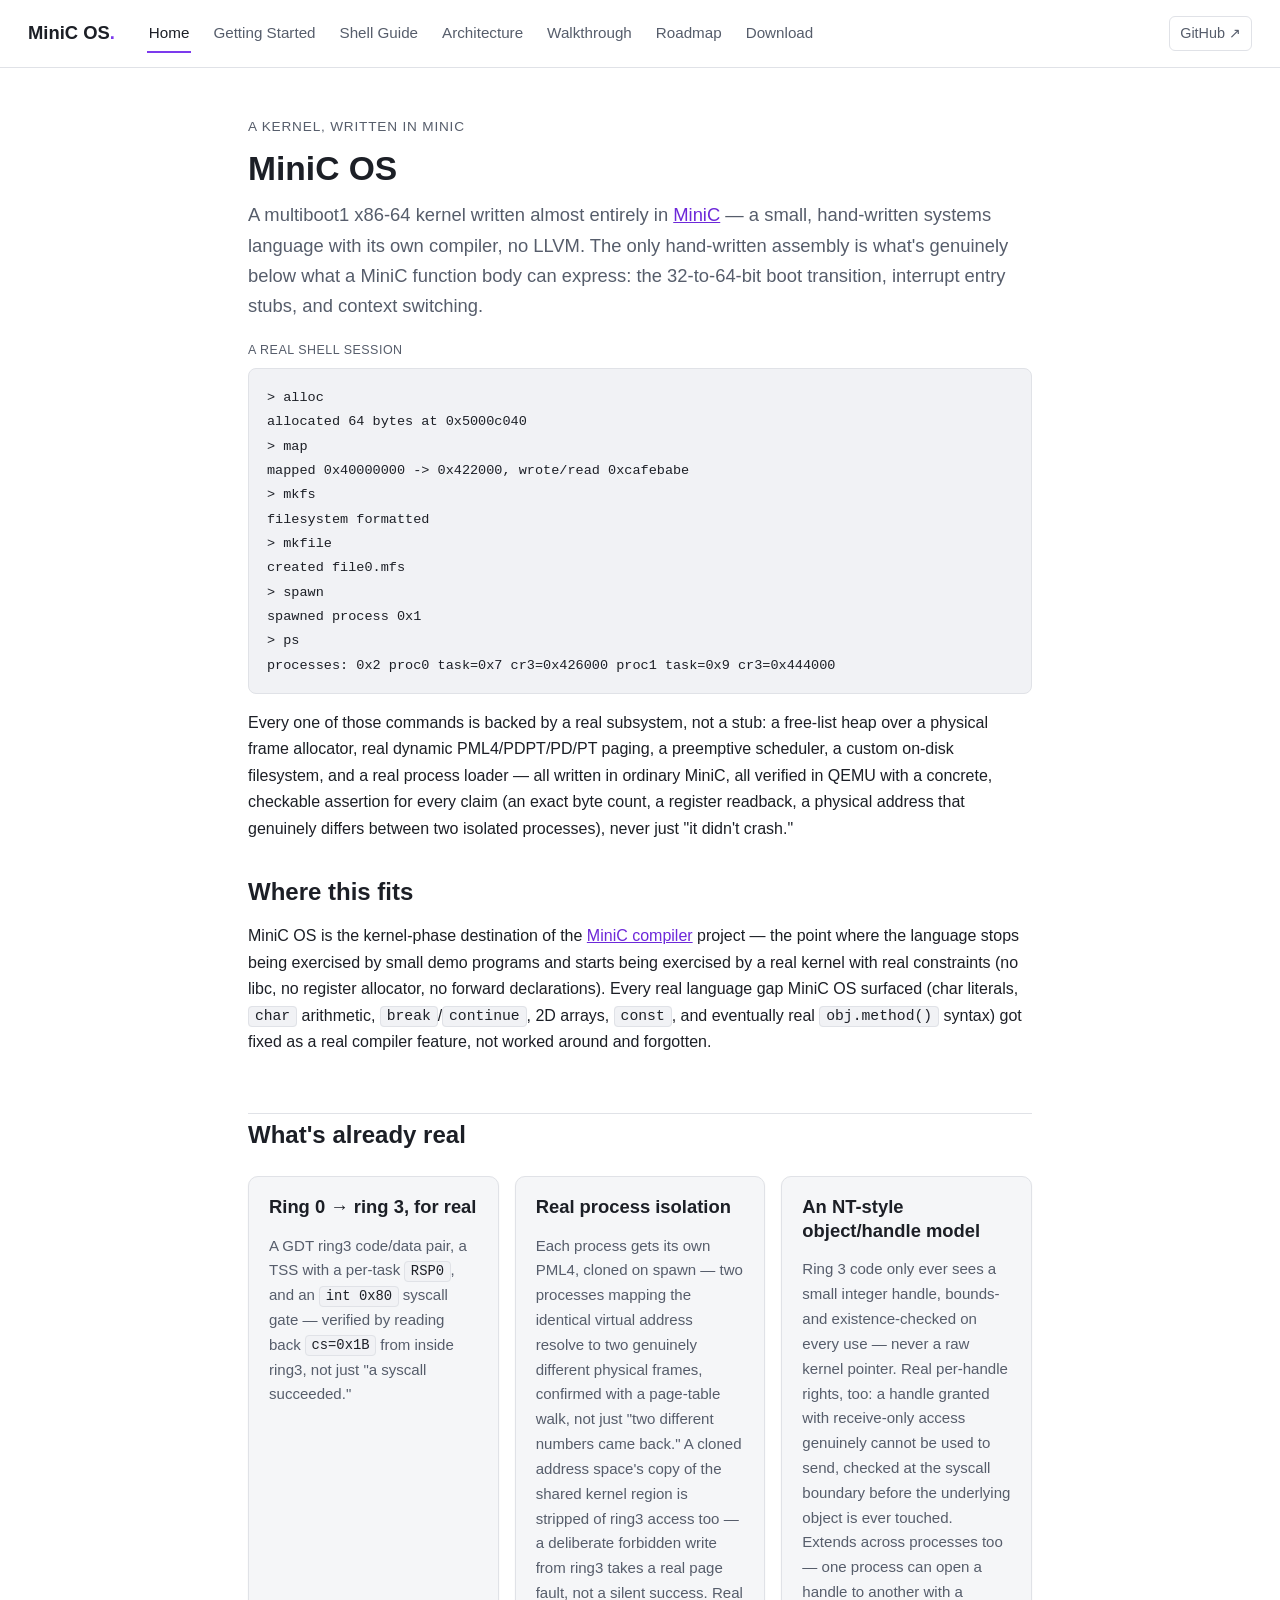
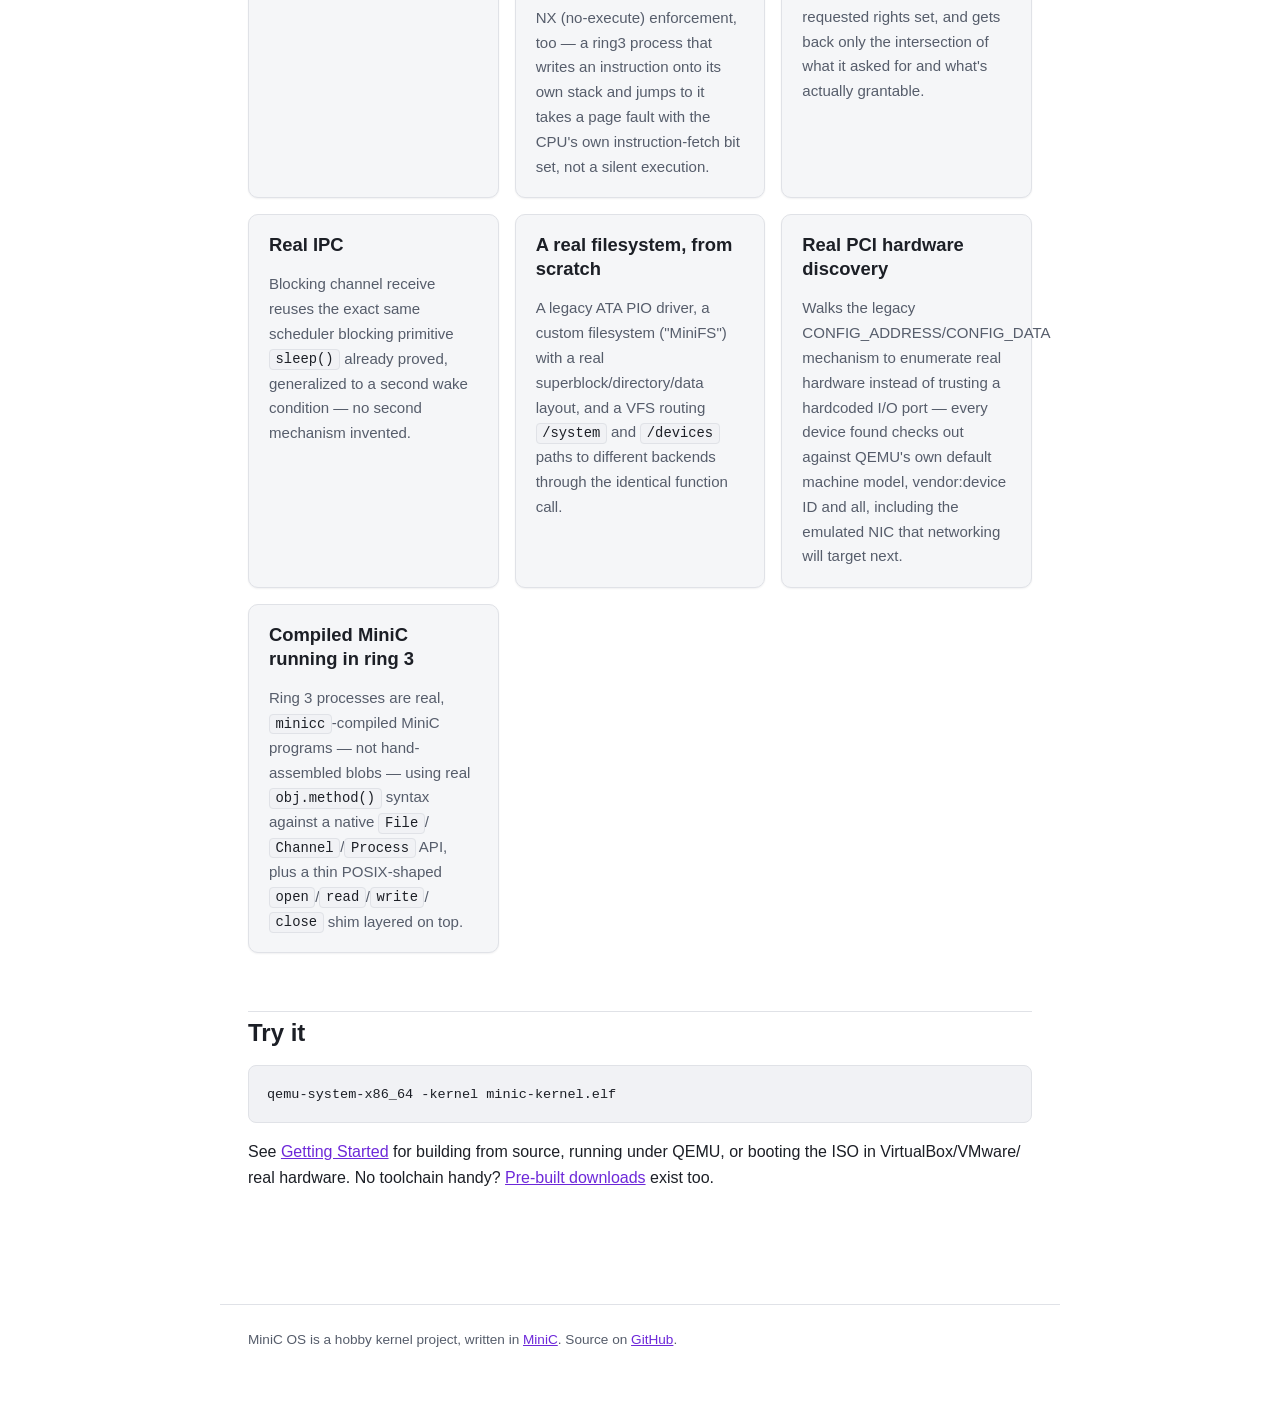
==== index.html @ 1a499469 "Document milestone 29: PCI bus enumeration, Phase X started Full sync: reference.html gains a new "H" ====
<!doctype html>
<html lang="en">
<head>
<meta charset="utf-8">
<meta name="viewport" content="width=device-width, initial-scale=1">
<title>MiniC OS — a kernel written in MiniC, from scratch</title>
<meta name="description" content="MiniC OS is a multiboot1 x86-64 kernel written almost entirely in MiniC, a hand-written systems language with no LLVM. Ring 3 processes, a native object/handle model, IPC, a real filesystem, and a POSIX-shaped API.">
<link rel="stylesheet" href="assets/style.css">
</head>
<body>

<nav class="topnav">
    <a class="brand" href="index.html">MiniC OS<span class="dot">.</span></a>
    <a class="navlink active" href="index.html">Home</a>
    <a class="navlink" href="install.html">Getting Started</a>
    <a class="navlink" href="guide.html">Shell Guide</a>
    <a class="navlink" href="reference.html">Architecture</a>
    <a class="navlink" href="examples.html">Walkthrough</a>
    <a class="navlink" href="roadmap.html">Roadmap</a>
    <a class="navlink" href="download.html">Download</a>
    <span class="spacer"></span>
    <a class="gh" href="https://github.com/milosursulovic/minic-os">GitHub ↗</a>
</nav>

<main>

<div class="kicker">A kernel, written in MiniC</div>
<h1>MiniC OS</h1>
<p class="lede">
    A multiboot1 x86-64 kernel written almost entirely in
    <a href="https://github.com/milosursulovic/minic">MiniC</a> — a small,
    hand-written systems language with its own compiler, no LLVM. The only
    hand-written assembly is what's genuinely below what a MiniC function
    body can express: the 32-to-64-bit boot transition, interrupt entry
    stubs, and context switching.
</p>

<div class="code-label">a real shell session</div>
<pre><code>&gt; alloc
allocated 64 bytes at 0x5000c040
&gt; map
mapped 0x40000000 -&gt; 0x422000, wrote/read 0xcafebabe
&gt; mkfs
filesystem formatted
&gt; mkfile
created file0.mfs
&gt; spawn
spawned process 0x1
&gt; ps
processes: 0x2 proc0 task=0x7 cr3=0x426000 proc1 task=0x9 cr3=0x444000
</code></pre>

<p>
    Every one of those commands is backed by a real subsystem, not a stub:
    a free-list heap over a physical frame allocator, real dynamic
    PML4/PDPT/PD/PT paging, a preemptive scheduler, a custom on-disk
    filesystem, and a real process loader — all written in ordinary MiniC,
    all verified in QEMU with a concrete, checkable assertion for every
    claim (an exact byte count, a register readback, a physical address
    that genuinely differs between two isolated processes), never just
    "it didn't crash."
</p>

<h2>Where this fits</h2>
<p>
    MiniC OS is the kernel-phase destination of the
    <a href="https://github.com/milosursulovic/minic">MiniC compiler</a>
    project — the point where the language stops being exercised by small
    demo programs and starts being exercised by a real kernel with real
    constraints (no libc, no register allocator, no forward declarations).
    Every real language gap MiniC OS surfaced (char literals, <code>char</code>
    arithmetic, <code>break</code>/<code>continue</code>, 2D arrays,
    <code>const</code>, and eventually real <code>obj.method()</code> syntax)
    got fixed as a real compiler feature, not worked around and forgotten.
</p>

<h2>What's already real</h2>

<div class="grid">
    <div class="card">
        <h3>Ring 0 → ring 3, for real</h3>
        <p>A GDT ring3 code/data pair, a TSS with a per-task <code>RSP0</code>,
        and an <code>int 0x80</code> syscall gate — verified by reading back
        <code>cs=0x1B</code> from inside ring3, not just "a syscall
        succeeded."</p>
    </div>
    <div class="card">
        <h3>Real process isolation</h3>
        <p>Each process gets its own PML4, cloned on spawn — two processes
        mapping the identical virtual address resolve to two genuinely
        different physical frames, confirmed with a page-table walk, not
        just "two different numbers came back." A cloned address space's
        copy of the shared kernel region is stripped of ring3 access too —
        a deliberate forbidden write from ring3 takes a real page fault,
        not a silent success. Real NX (no-execute) enforcement, too — a
        ring3 process that writes an instruction onto its own stack and
        jumps to it takes a page fault with the CPU's own
        instruction-fetch bit set, not a silent execution.</p>
    </div>
    <div class="card">
        <h3>An NT-style object/handle model</h3>
        <p>Ring 3 code only ever sees a small integer handle, bounds- and
        existence-checked on every use — never a raw kernel pointer. Real
        per-handle rights, too: a handle granted with receive-only access
        genuinely cannot be used to send, checked at the syscall boundary
        before the underlying object is ever touched. Extends across
        processes too — one process can open a handle to another with a
        requested rights set, and gets back only the intersection of what
        it asked for and what's actually grantable.</p>
    </div>
    <div class="card">
        <h3>Real IPC</h3>
        <p>Blocking channel receive reuses the exact same scheduler
        blocking primitive <code>sleep()</code> already proved, generalized
        to a second wake condition — no second mechanism invented.</p>
    </div>
    <div class="card">
        <h3>A real filesystem, from scratch</h3>
        <p>A legacy ATA PIO driver, a custom filesystem ("MiniFS") with a
        real superblock/directory/data layout, and a VFS routing
        <code>/system</code> and <code>/devices</code> paths to different
        backends through the identical function call.</p>
    </div>
    <div class="card">
        <h3>Real PCI hardware discovery</h3>
        <p>Walks the legacy CONFIG_ADDRESS/CONFIG_DATA mechanism to
        enumerate real hardware instead of trusting a hardcoded I/O port
        — every device found checks out against QEMU's own default
        machine model, vendor:device ID and all, including the emulated
        NIC that networking will target next.</p>
    </div>
    <div class="card">
        <h3>Compiled MiniC running in ring 3</h3>
        <p>Ring 3 processes are real, <code>minicc</code>-compiled MiniC
        programs — not hand-assembled blobs — using real
        <code>obj.method()</code> syntax against a native <code>File</code>/
        <code>Channel</code>/<code>Process</code> API, plus a thin
        POSIX-shaped <code>open</code>/<code>read</code>/<code>write</code>/
        <code>close</code> shim layered on top.</p>
    </div>
</div>

<h2>Try it</h2>
<pre><code>qemu-system-x86_64 -kernel minic-kernel.elf</code></pre>
<p>
    See <a href="install.html">Getting Started</a> for building from
    source, running under QEMU, or booting the ISO in VirtualBox/VMware/
    real hardware. No toolchain handy? <a href="download.html">Pre-built
    downloads</a> exist too.
</p>

</main>

<footer>
    MiniC OS is a hobby kernel project, written in
    <a href="https://github.com/milosursulovic/minic">MiniC</a>. Source on
    <a href="https://github.com/milosursulovic/minic-os">GitHub</a>.
</footer>

</body>
</html>
---- assets/style.css ----
:root {
    --bg: #ffffff;
    --bg-alt: #f5f6f8;
    --bg-code: #f1f2f5;
    --border: #e0e2e7;
    --text: #1c1f26;
    --text-dim: #565d6b;
    --accent: #7c3aed;
    --accent-dim: #6d28d9;
    --link: #6d28d9;
    --code-text: #1c1f26;
    --tag-bg: #efe6fd;
    --tag-text: #6d28d9;
    --shadow: rgba(20, 20, 30, 0.06);
}

@media (prefers-color-scheme: dark) {
    :root {
        --bg: #16171d;
        --bg-alt: #1c1e26;
        --bg-code: #1e2029;
        --border: #2c2f3a;
        --text: #e7e8ec;
        --text-dim: #a0a5b1;
        --accent: #b794f6;
        --accent-dim: #9f7aea;
        --link: #b794f6;
        --code-text: #e7e8ec;
        --tag-bg: #2c2440;
        --tag-text: #d5bbfc;
        --shadow: rgba(0, 0, 0, 0.35);
    }
}

* { box-sizing: border-box; }

html { scroll-behavior: smooth; }

body {
    margin: 0;
    background: var(--bg);
    color: var(--text);
    font-family: -apple-system, BlinkMacSystemFont, "Segoe UI", Roboto, Helvetica, Arial, sans-serif;
    line-height: 1.65;
    font-size: 16px;
}

code, pre, kbd {
    font-family: "Cascadia Code", "Consolas", "SFMono-Regular", Menlo, Monaco, monospace;
    font-size: 0.92em;
}

/* ---- Top navigation ---- */

.topnav {
    position: sticky;
    top: 0;
    z-index: 10;
    display: flex;
    align-items: center;
    flex-wrap: wrap;
    gap: 4px 20px;
    padding: 14px 28px;
    background: var(--bg);
    border-bottom: 1px solid var(--border);
}

.topnav .brand {
    font-weight: 700;
    font-size: 1.15rem;
    color: var(--text);
    text-decoration: none;
    margin-right: 12px;
    white-space: nowrap;
}

.topnav .brand .dot { color: var(--accent); }

.topnav a.navlink {
    color: var(--text-dim);
    text-decoration: none;
    font-size: 0.95rem;
    padding: 6px 2px;
    border-bottom: 2px solid transparent;
}

.topnav a.navlink:hover { color: var(--text); }

.topnav a.navlink.active {
    color: var(--text);
    border-bottom-color: var(--accent);
}

.topnav .spacer { flex: 1; }

.topnav a.gh {
    color: var(--text-dim);
    text-decoration: none;
    font-size: 0.9rem;
    border: 1px solid var(--border);
    border-radius: 6px;
    padding: 5px 10px;
}
.topnav a.gh:hover { color: var(--text); border-color: var(--text-dim); }

/* ---- Page layout ---- */

main {
    max-width: 840px;
    margin: 0 auto;
    padding: 48px 28px 96px;
}

main.wide { max-width: 980px; }

h1, h2, h3, h4 { line-height: 1.3; }
h1 { font-size: 2.1rem; margin: 0 0 10px; }
h2 { font-size: 1.5rem; margin: 2.4em 0 0.7em; padding-top: 0.2em; border-top: 1px solid var(--border); }
h2:first-of-type { border-top: none; margin-top: 1.2em; }
h3 { font-size: 1.15rem; margin: 1.8em 0 0.6em; }
p { color: var(--text); }
.lede {
    font-size: 1.15rem;
    color: var(--text-dim);
    margin-top: 0;
}

a { color: var(--link); }

ul, ol { padding-left: 1.4em; }
li { margin: 0.3em 0; }

.tag {
    display: inline-block;
    background: var(--tag-bg);
    color: var(--tag-text);
    font-size: 0.75rem;
    font-weight: 600;
    letter-spacing: 0.02em;
    padding: 2px 9px;
    border-radius: 999px;
    text-transform: uppercase;
}

/* ---- Code blocks ---- */

pre {
    background: var(--bg-code);
    border: 1px solid var(--border);
    border-radius: 8px;
    padding: 16px 18px;
    overflow-x: auto;
    color: var(--code-text);
}

code { color: var(--code-text); }

p code, li code, td code {
    background: var(--bg-code);
    border: 1px solid var(--border);
    border-radius: 4px;
    padding: 0.1em 0.4em;
}

pre code {
    background: none;
    border: none;
    padding: 0;
}

.code-label {
    font-size: 0.78rem;
    color: var(--text-dim);
    text-transform: uppercase;
    letter-spacing: 0.04em;
    margin: 1.4em 0 -0.6em;
}

/* ---- Tables ---- */

table {
    width: 100%;
    border-collapse: collapse;
    margin: 1.2em 0;
    font-size: 0.95rem;
}

th, td {
    text-align: left;
    padding: 8px 12px;
    border-bottom: 1px solid var(--border);
    vertical-align: top;
}

th {
    color: var(--text-dim);
    font-weight: 600;
    font-size: 0.82rem;
    text-transform: uppercase;
    letter-spacing: 0.03em;
}

/* ---- Cards / grids ---- */

.grid {
    display: grid;
    grid-template-columns: repeat(auto-fit, minmax(220px, 1fr));
    gap: 16px;
    margin: 1.6em 0;
}

.card {
    border: 1px solid var(--border);
    background: var(--bg-alt);
    border-radius: 10px;
    padding: 18px 20px;
    box-shadow: 0 1px 2px var(--shadow);
}

.card h3 { margin-top: 0; }
.card p { color: var(--text-dim); font-size: 0.94rem; margin-bottom: 0; }

.card .meta {
    color: var(--text-dim);
    font-size: 0.82rem;
    margin: 4px 0 0;
}

.download-btn {
    display: inline-block;
    color: var(--link);
    text-decoration: none;
    font-size: 0.9rem;
    font-weight: 600;
    border: 1px solid var(--border);
    border-radius: 6px;
    padding: 7px 14px;
    margin-top: 12px;
}
.download-btn:hover { border-color: var(--accent); }

/* ---- Pipeline diagram ---- */

.pipeline {
    display: flex;
    flex-wrap: wrap;
    gap: 8px;
    align-items: center;
    margin: 1.6em 0;
    font-size: 0.92rem;
}

.pipeline .step {
    border: 1px solid var(--border);
    background: var(--bg-alt);
    border-radius: 999px;
    padding: 7px 14px;
    white-space: nowrap;
}

.pipeline .step.done {
    border-color: var(--accent);
    color: var(--accent-dim);
    font-weight: 600;
}

.pipeline .step.deferred {
    border-style: dashed;
    color: var(--text-dim);
}

.pipeline .arrow { color: var(--text-dim); }

.pipeline .divider {
    color: var(--text-dim);
    font-size: 0.82rem;
    white-space: nowrap;
    margin: 0 2px;
}

/* ---- Callouts ---- */

.note, .warn {
    border-left: 3px solid var(--accent);
    background: var(--bg-alt);
    border-radius: 0 8px 8px 0;
    padding: 12px 16px;
    margin: 1.4em 0;
    font-size: 0.95rem;
}

.warn { border-left-color: #e08a2f; }

/* ---- Footer ---- */

footer {
    max-width: 840px;
    margin: 0 auto;
    padding: 24px 28px 64px;
    color: var(--text-dim);
    font-size: 0.85rem;
    border-top: 1px solid var(--border);
}

/* ---- Misc ---- */

.hr-fade {
    height: 1px;
    border: none;
    background: var(--border);
    margin: 2.4em 0;
}

.kicker {
    color: var(--text-dim);
    font-size: 0.85rem;
    text-transform: uppercase;
    letter-spacing: 0.06em;
    margin-bottom: 8px;
}
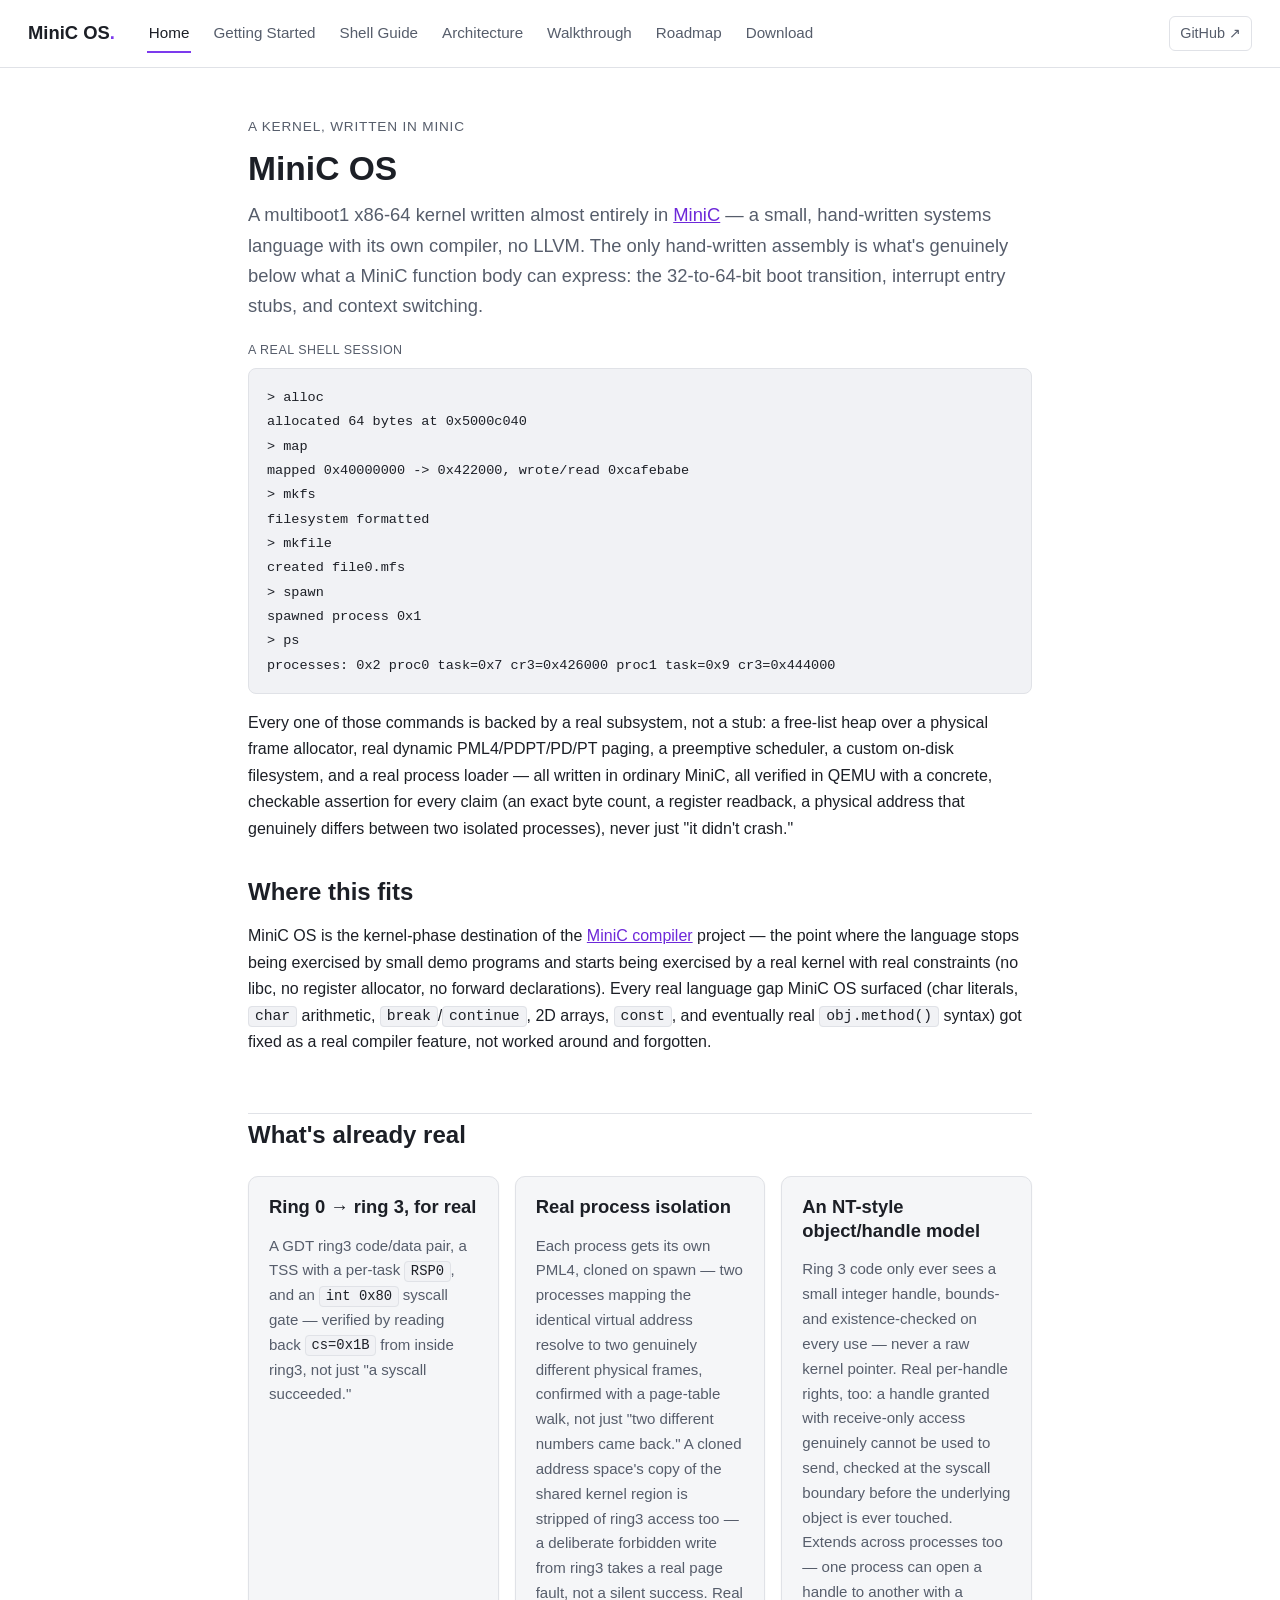
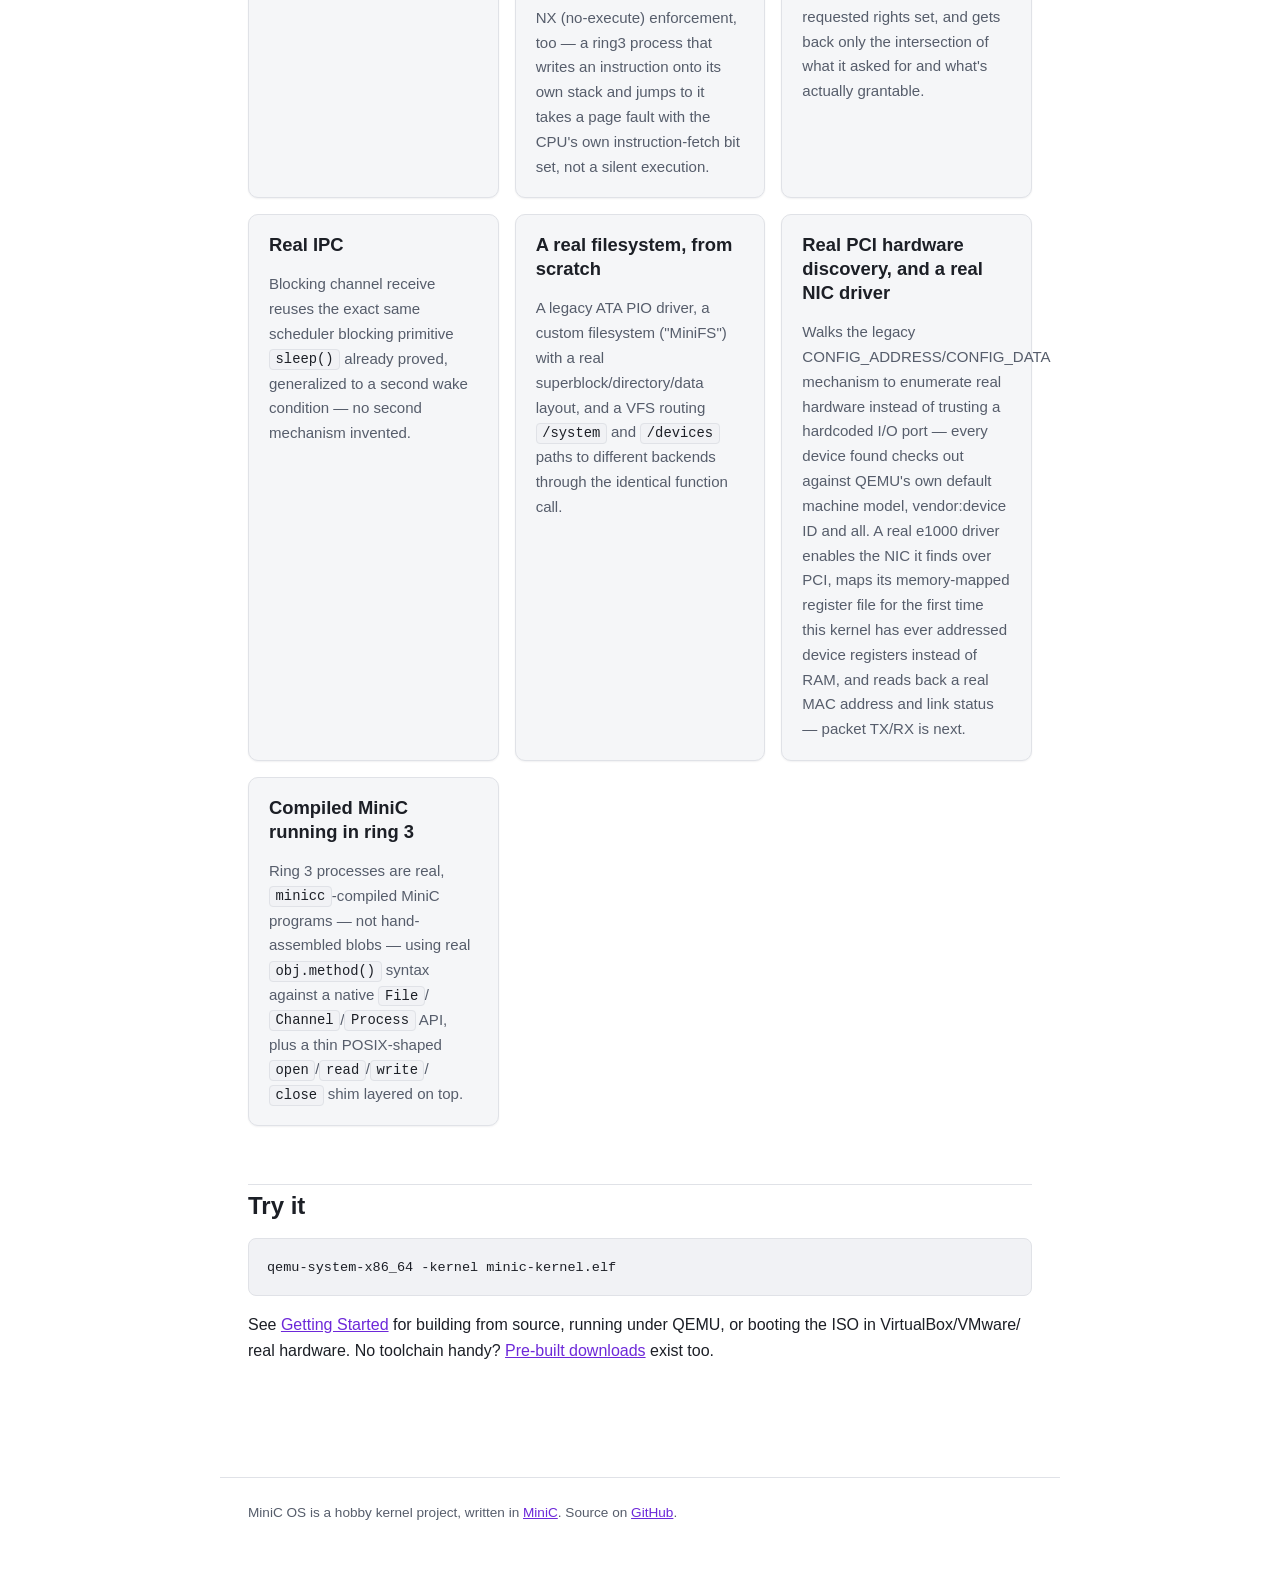
==== commit bb63a445: "Document milestone 30: a real e1000 NIC driver Full sync: reference.html gains a new "The e1000 NIC " ====
--- a/index.html
+++ b/index.html
@@ -122,12 +122,15 @@
         backends through the identical function call.</p>
     </div>
     <div class="card">
-        <h3>Real PCI hardware discovery</h3>
+        <h3>Real PCI hardware discovery, and a real NIC driver</h3>
         <p>Walks the legacy CONFIG_ADDRESS/CONFIG_DATA mechanism to
         enumerate real hardware instead of trusting a hardcoded I/O port
         — every device found checks out against QEMU's own default
-        machine model, vendor:device ID and all, including the emulated
-        NIC that networking will target next.</p>
+        machine model, vendor:device ID and all. A real e1000 driver
+        enables the NIC it finds over PCI, maps its memory-mapped
+        register file for the first time this kernel has ever addressed
+        device registers instead of RAM, and reads back a real MAC
+        address and link status — packet TX/RX is next.</p>
     </div>
     <div class="card">
         <h3>Compiled MiniC running in ring 3</h3>
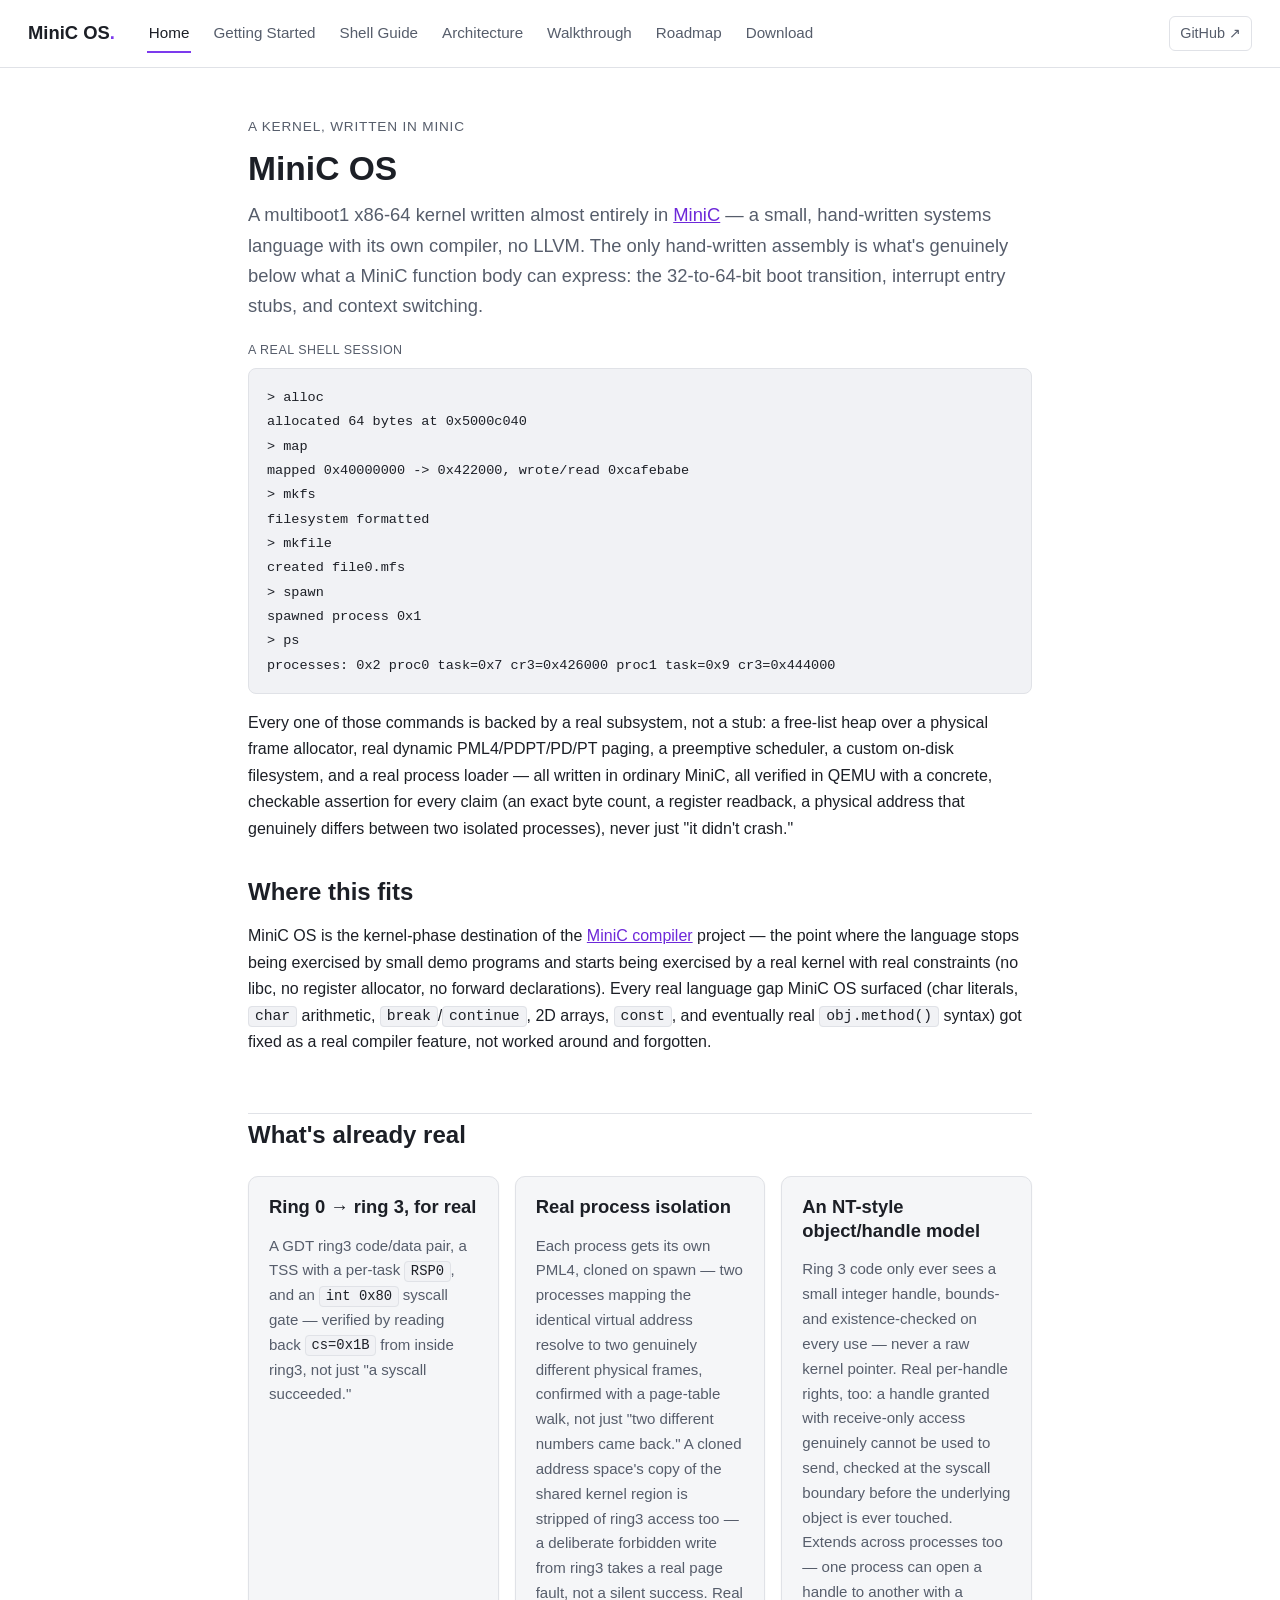
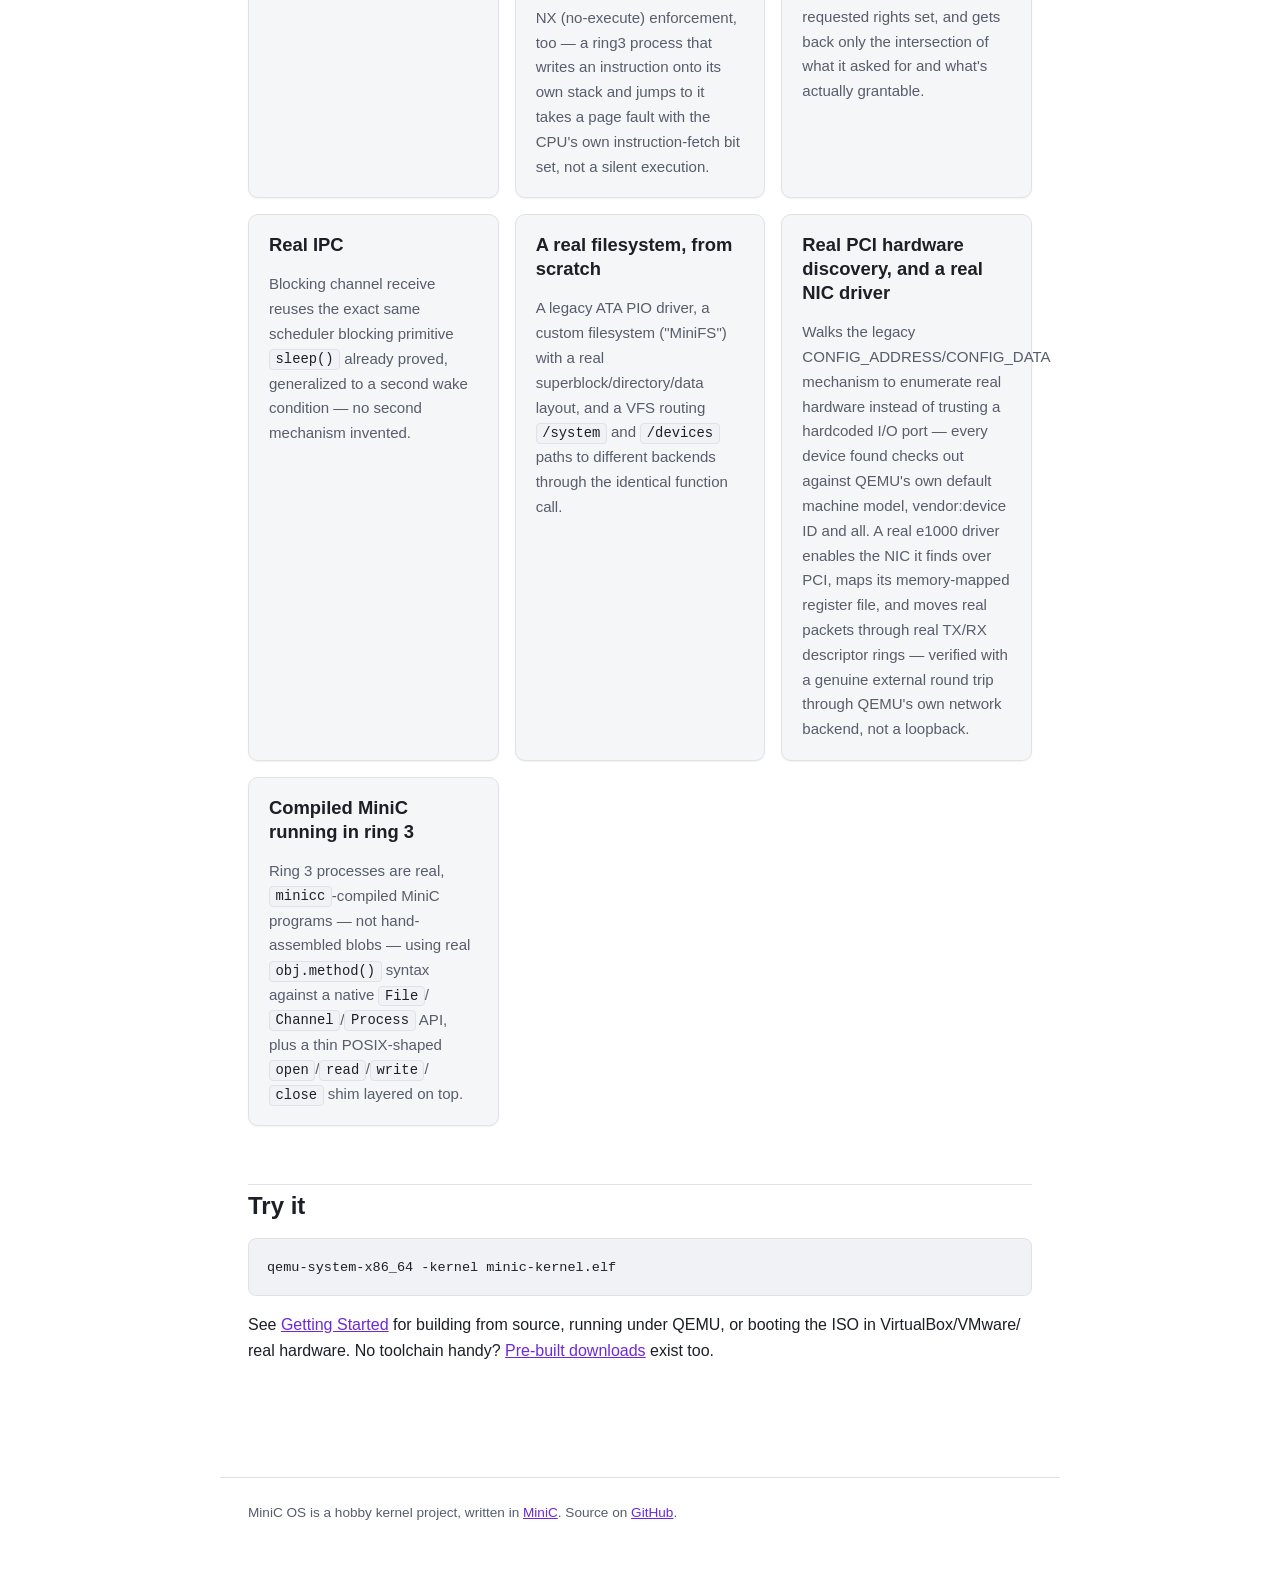
==== commit c8e557f2: "Document milestone 31: real TX/RX and a genuine packet round trip Full sync: reference.html's e1000 " ====
--- a/index.html
+++ b/index.html
@@ -128,9 +128,9 @@
         — every device found checks out against QEMU's own default
         machine model, vendor:device ID and all. A real e1000 driver
         enables the NIC it finds over PCI, maps its memory-mapped
-        register file for the first time this kernel has ever addressed
-        device registers instead of RAM, and reads back a real MAC
-        address and link status — packet TX/RX is next.</p>
+        register file, and moves real packets through real TX/RX
+        descriptor rings — verified with a genuine external round trip
+        through QEMU's own network backend, not a loopback.</p>
     </div>
     <div class="card">
         <h3>Compiled MiniC running in ring 3</h3>
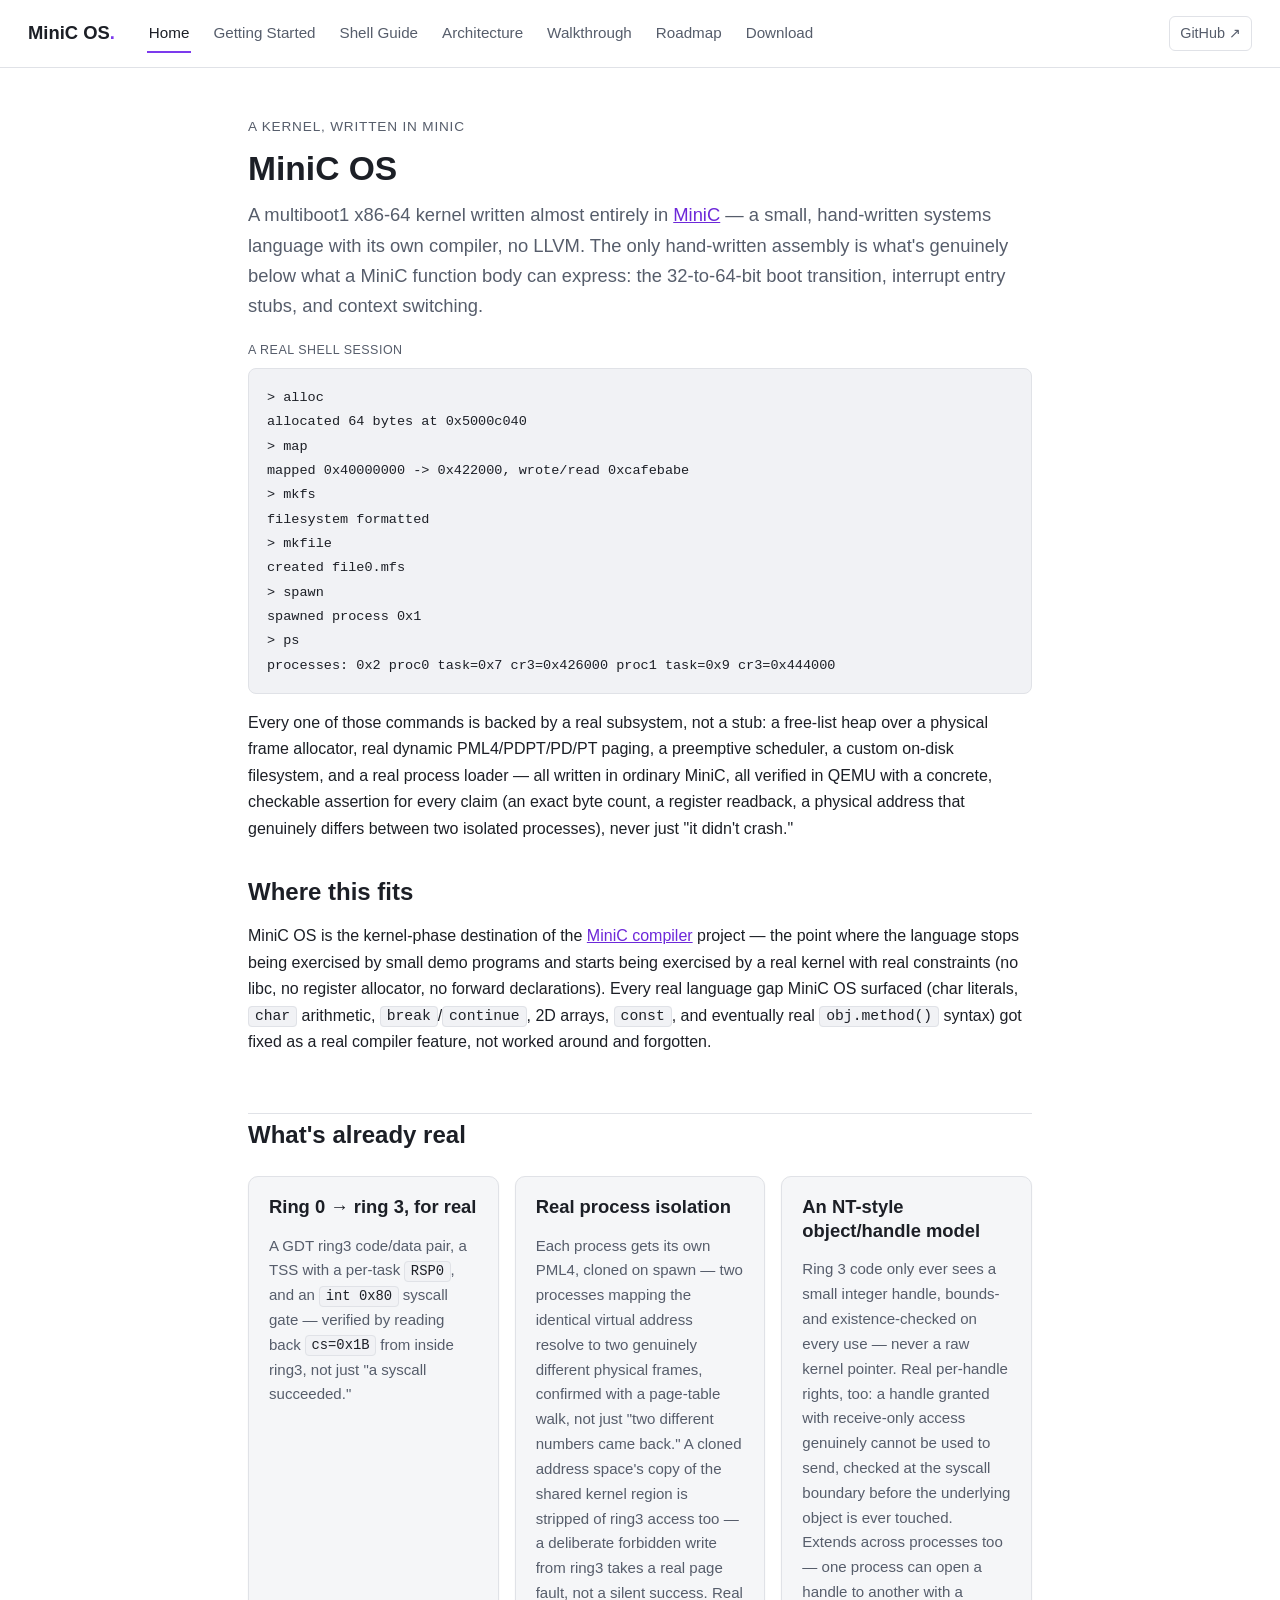
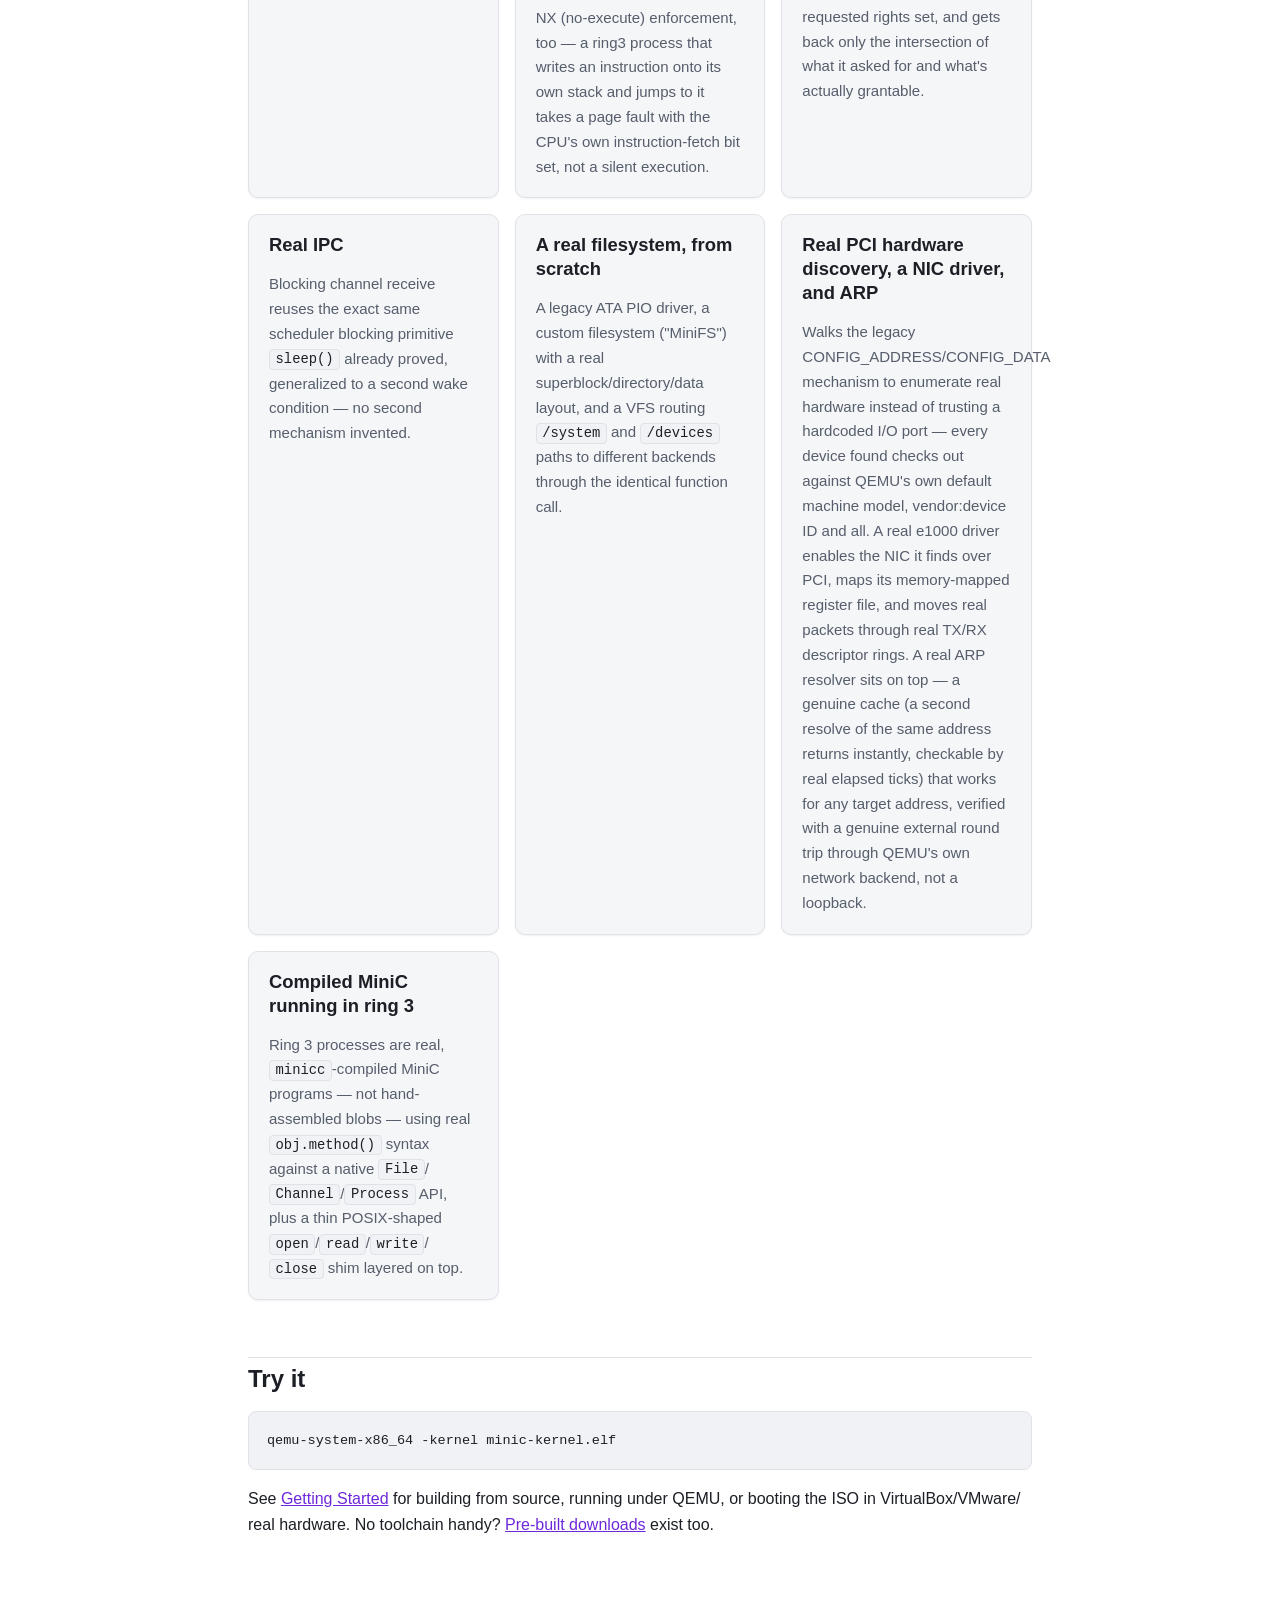
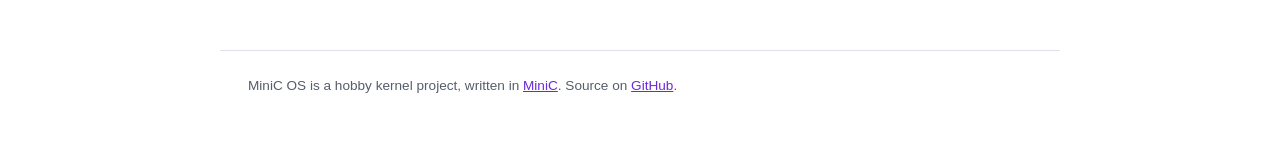
==== commit 89bc0101: "Document milestone 32: a real ARP resolver Full sync: reference.html gains a new "A real ARP resolve" ====
--- a/index.html
+++ b/index.html
@@ -122,15 +122,18 @@
         backends through the identical function call.</p>
     </div>
     <div class="card">
-        <h3>Real PCI hardware discovery, and a real NIC driver</h3>
+        <h3>Real PCI hardware discovery, a NIC driver, and ARP</h3>
         <p>Walks the legacy CONFIG_ADDRESS/CONFIG_DATA mechanism to
         enumerate real hardware instead of trusting a hardcoded I/O port
         — every device found checks out against QEMU's own default
         machine model, vendor:device ID and all. A real e1000 driver
         enables the NIC it finds over PCI, maps its memory-mapped
         register file, and moves real packets through real TX/RX
-        descriptor rings — verified with a genuine external round trip
-        through QEMU's own network backend, not a loopback.</p>
+        descriptor rings. A real ARP resolver sits on top — a genuine
+        cache (a second resolve of the same address returns instantly,
+        checkable by real elapsed ticks) that works for any target
+        address, verified with a genuine external round trip through
+        QEMU's own network backend, not a loopback.</p>
     </div>
     <div class="card">
         <h3>Compiled MiniC running in ring 3</h3>
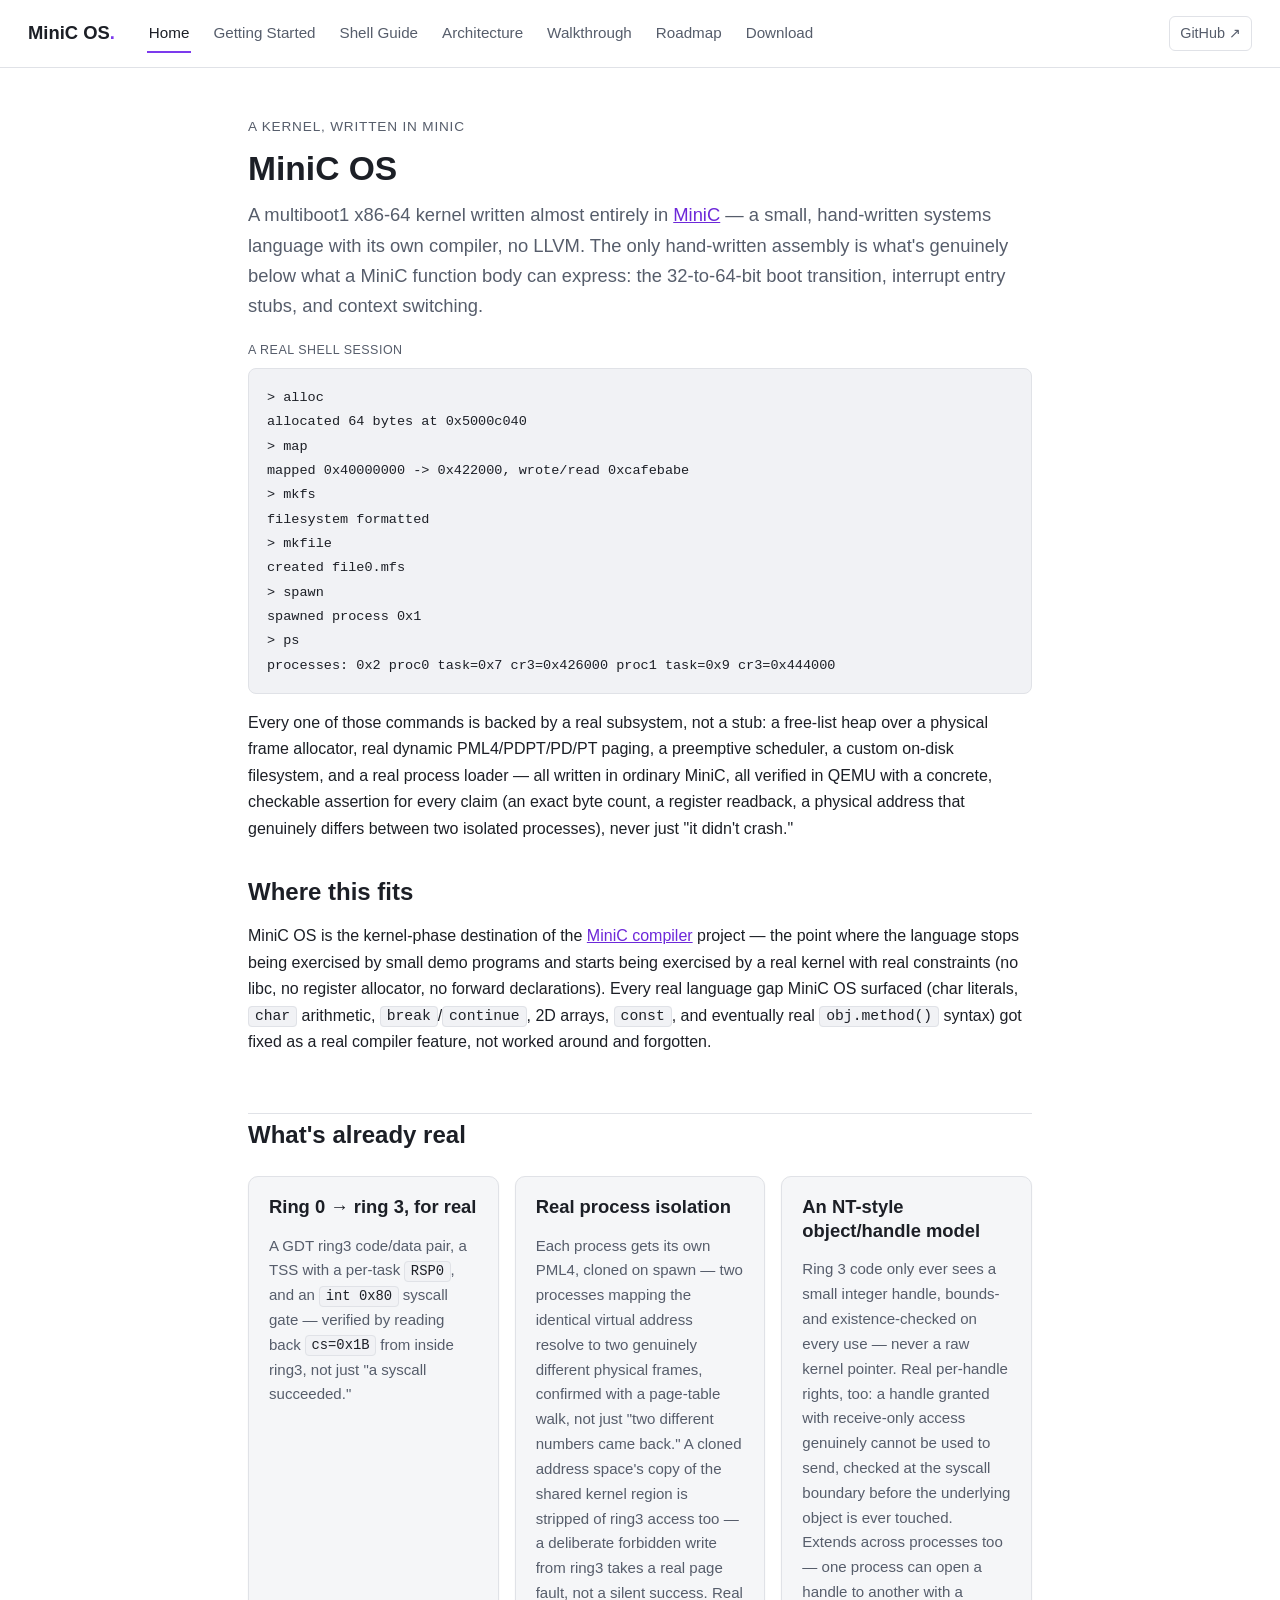
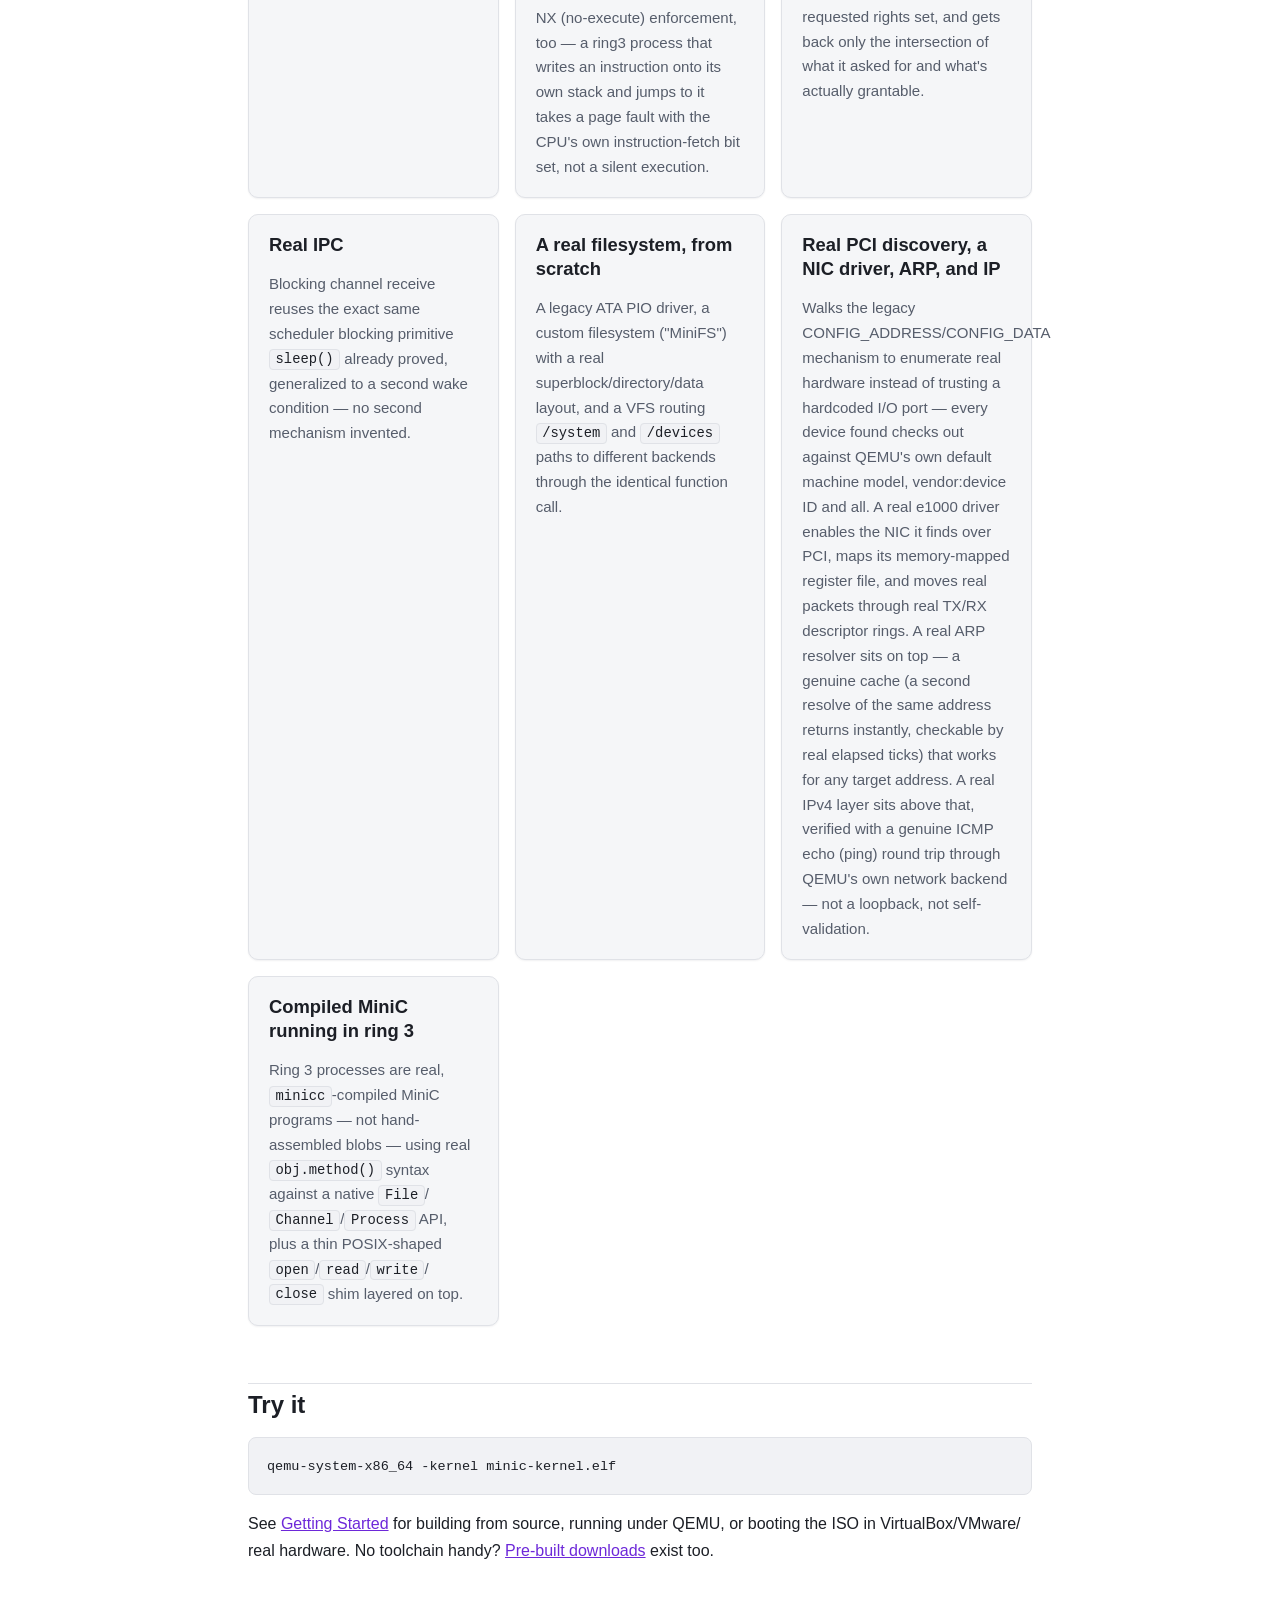
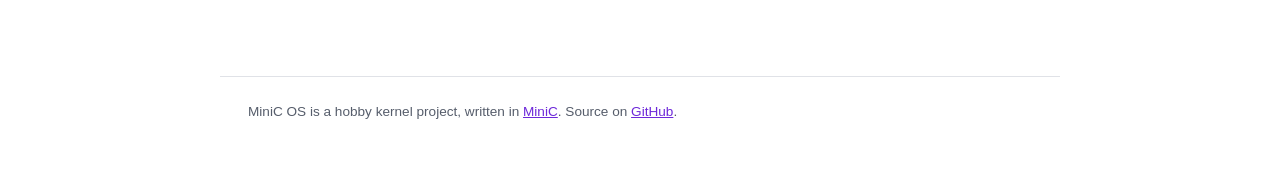
==== commit a320836c: "Document milestone 33: a real IP layer with genuine ICMP ping Full sync: reference.html gains a new " ====
--- a/index.html
+++ b/index.html
@@ -122,7 +122,7 @@
         backends through the identical function call.</p>
     </div>
     <div class="card">
-        <h3>Real PCI hardware discovery, a NIC driver, and ARP</h3>
+        <h3>Real PCI discovery, a NIC driver, ARP, and IP</h3>
         <p>Walks the legacy CONFIG_ADDRESS/CONFIG_DATA mechanism to
         enumerate real hardware instead of trusting a hardcoded I/O port
         — every device found checks out against QEMU's own default
@@ -132,8 +132,9 @@
         descriptor rings. A real ARP resolver sits on top — a genuine
         cache (a second resolve of the same address returns instantly,
         checkable by real elapsed ticks) that works for any target
-        address, verified with a genuine external round trip through
-        QEMU's own network backend, not a loopback.</p>
+        address. A real IPv4 layer sits above that, verified with a
+        genuine ICMP echo (ping) round trip through QEMU's own network
+        backend — not a loopback, not self-validation.</p>
     </div>
     <div class="card">
         <h3>Compiled MiniC running in ring 3</h3>
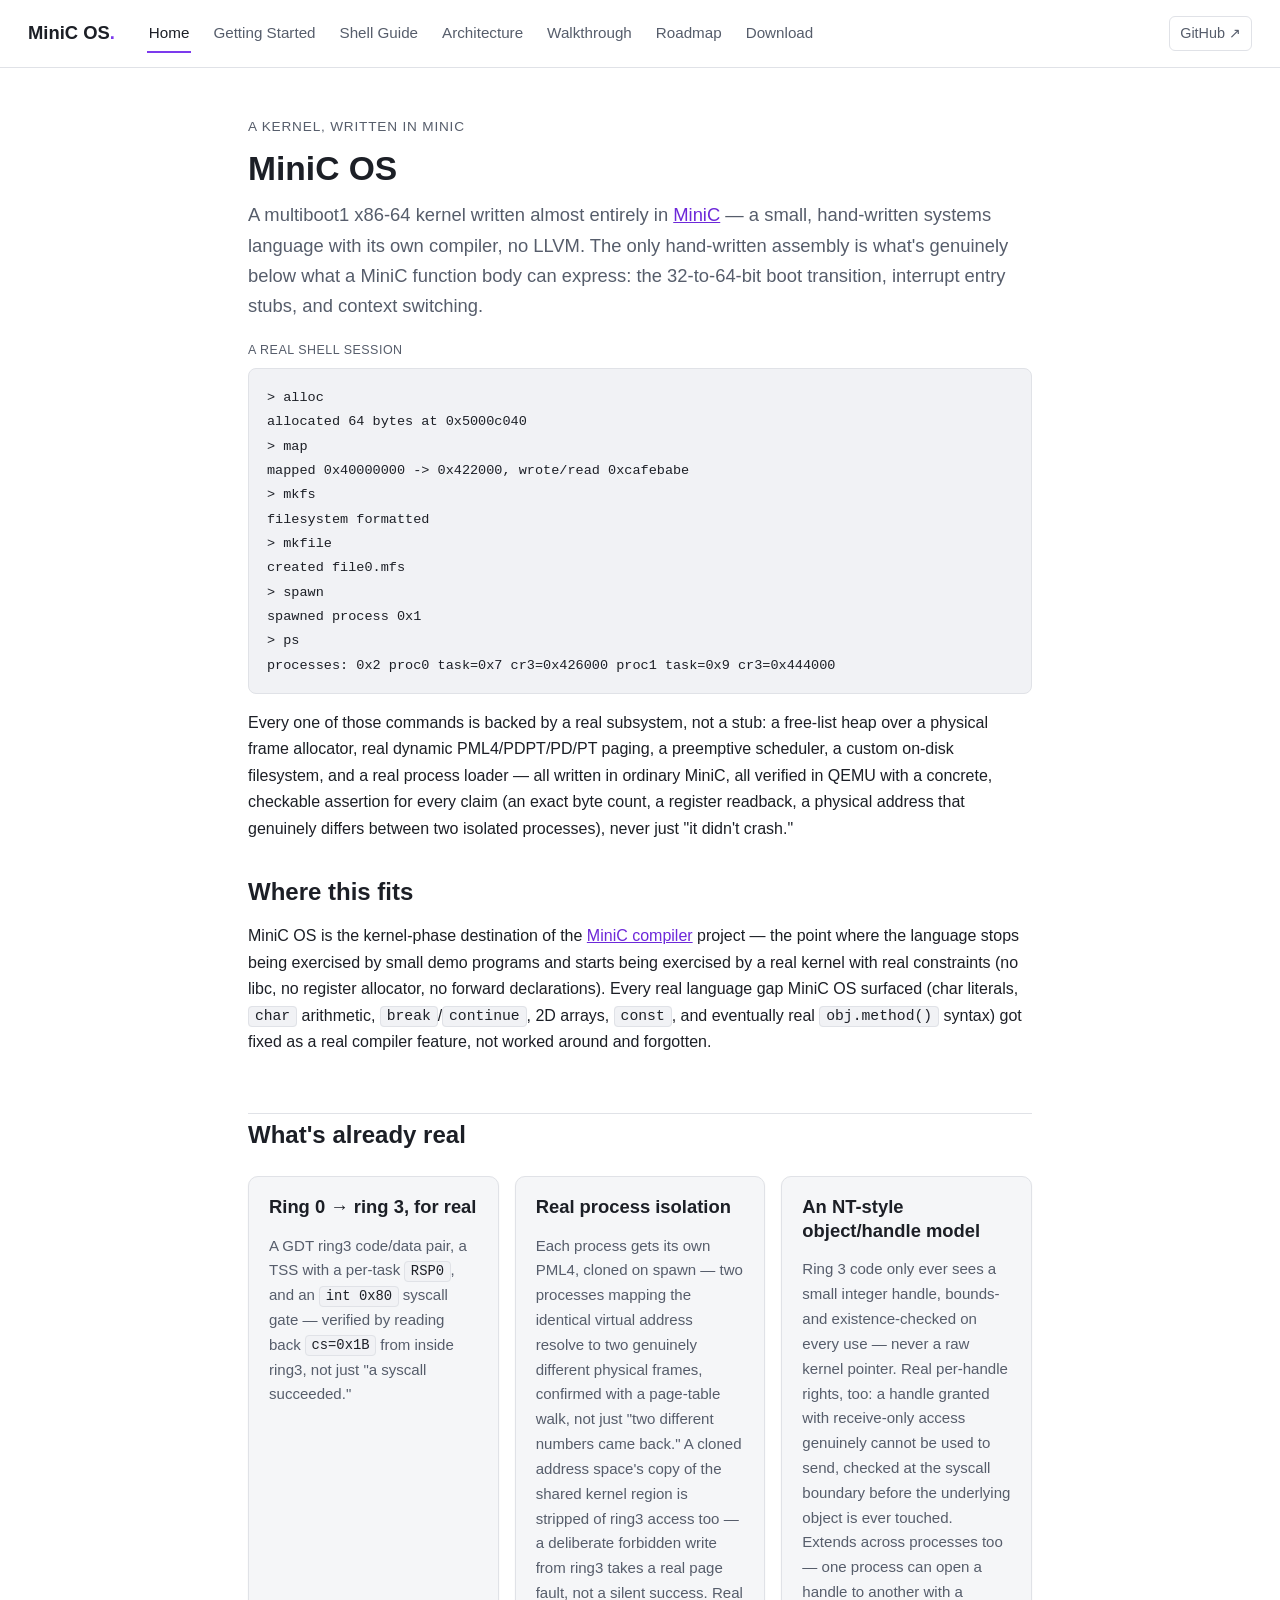
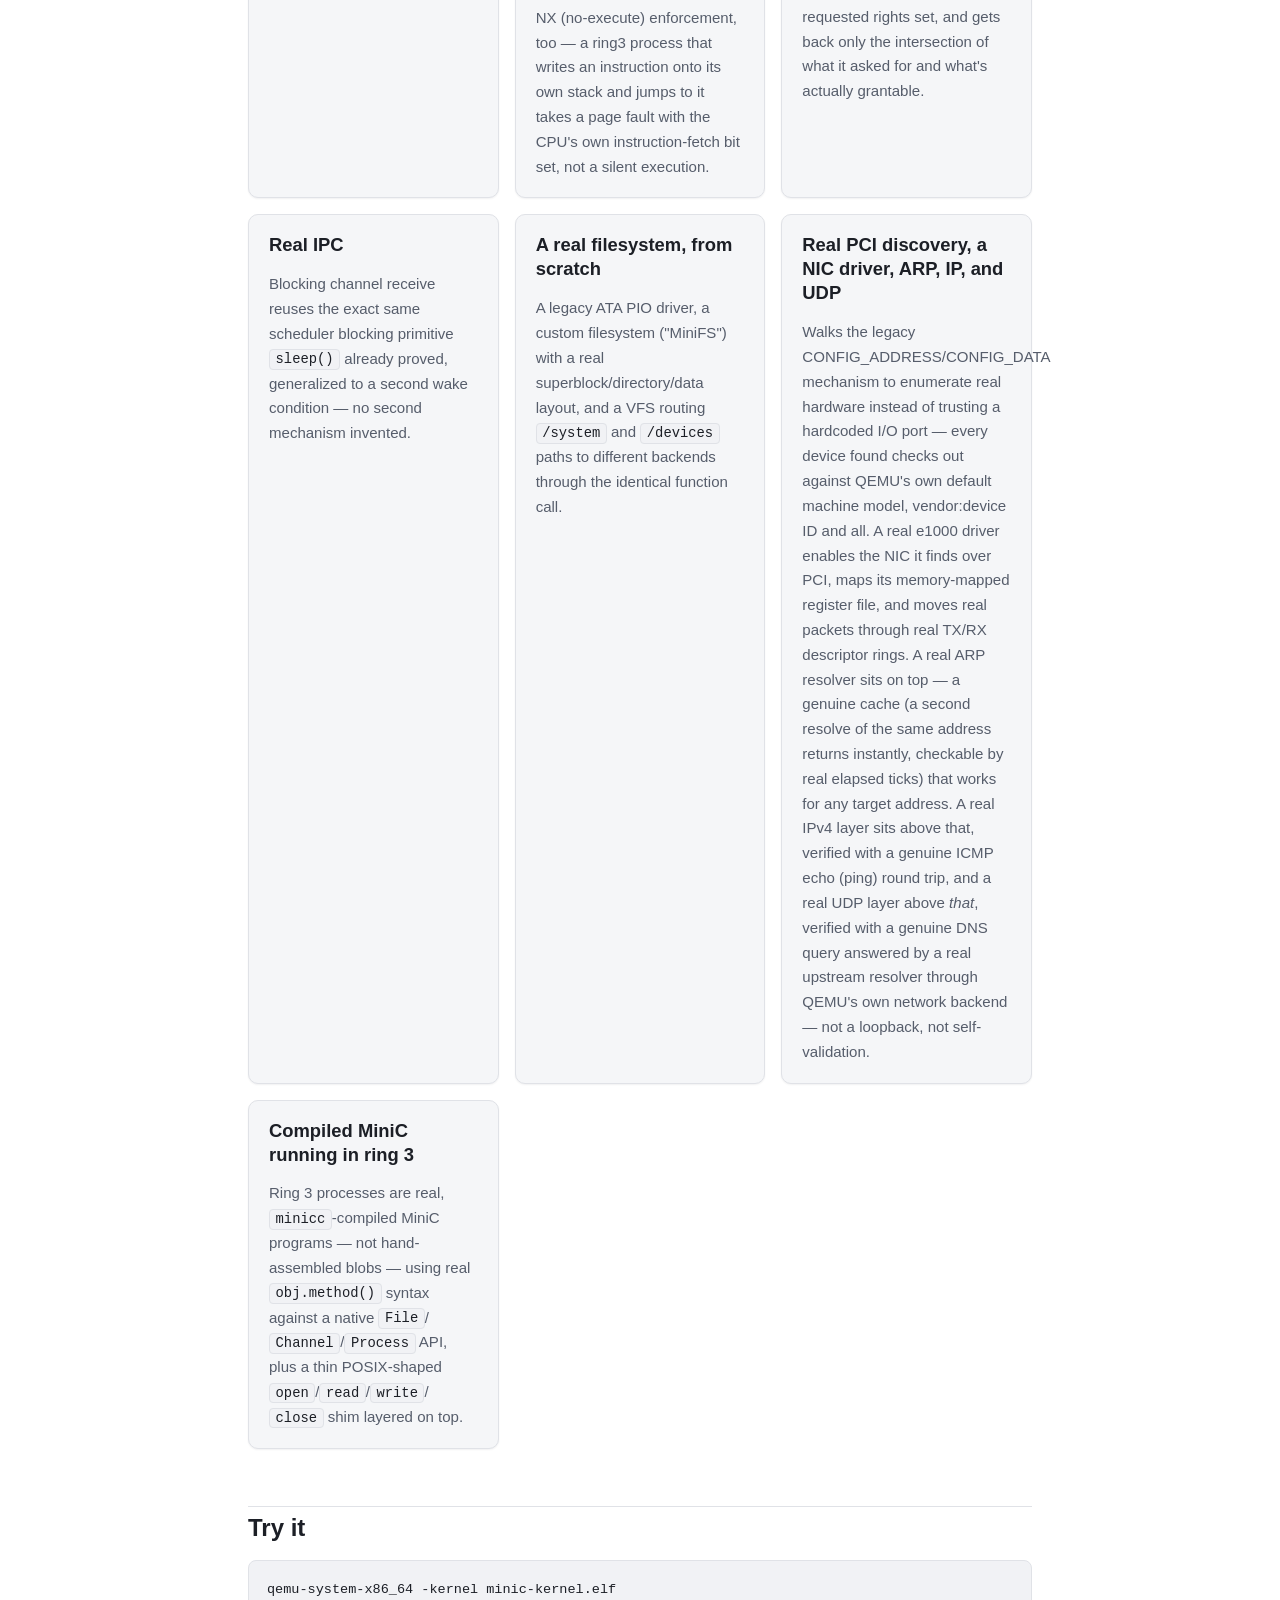
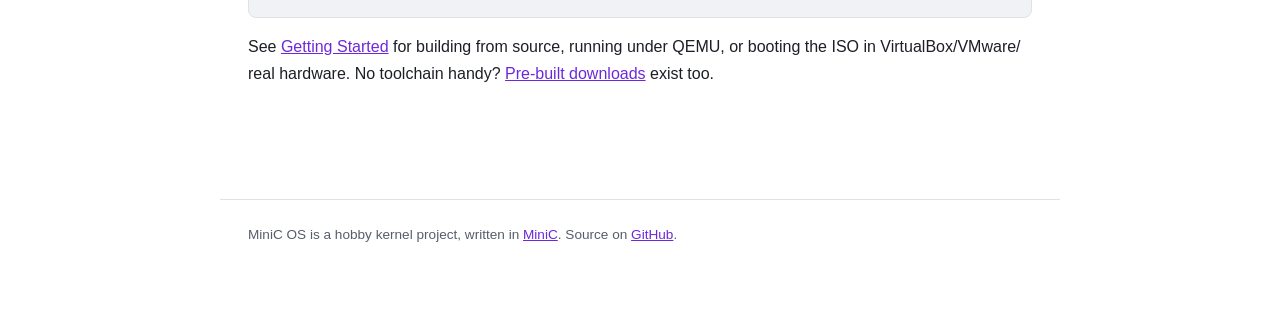
==== commit b6d63341: "Document milestone 34: a real UDP layer with genuine DNS query Full sync: reference.html gains a new" ====
--- a/index.html
+++ b/index.html
@@ -122,7 +122,7 @@
         backends through the identical function call.</p>
     </div>
     <div class="card">
-        <h3>Real PCI discovery, a NIC driver, ARP, and IP</h3>
+        <h3>Real PCI discovery, a NIC driver, ARP, IP, and UDP</h3>
         <p>Walks the legacy CONFIG_ADDRESS/CONFIG_DATA mechanism to
         enumerate real hardware instead of trusting a hardcoded I/O port
         — every device found checks out against QEMU's own default
@@ -133,8 +133,10 @@
         cache (a second resolve of the same address returns instantly,
         checkable by real elapsed ticks) that works for any target
         address. A real IPv4 layer sits above that, verified with a
-        genuine ICMP echo (ping) round trip through QEMU's own network
-        backend — not a loopback, not self-validation.</p>
+        genuine ICMP echo (ping) round trip, and a real UDP layer above
+        <em>that</em>, verified with a genuine DNS query answered by a
+        real upstream resolver through QEMU's own network backend — not
+        a loopback, not self-validation.</p>
     </div>
     <div class="card">
         <h3>Compiled MiniC running in ring 3</h3>
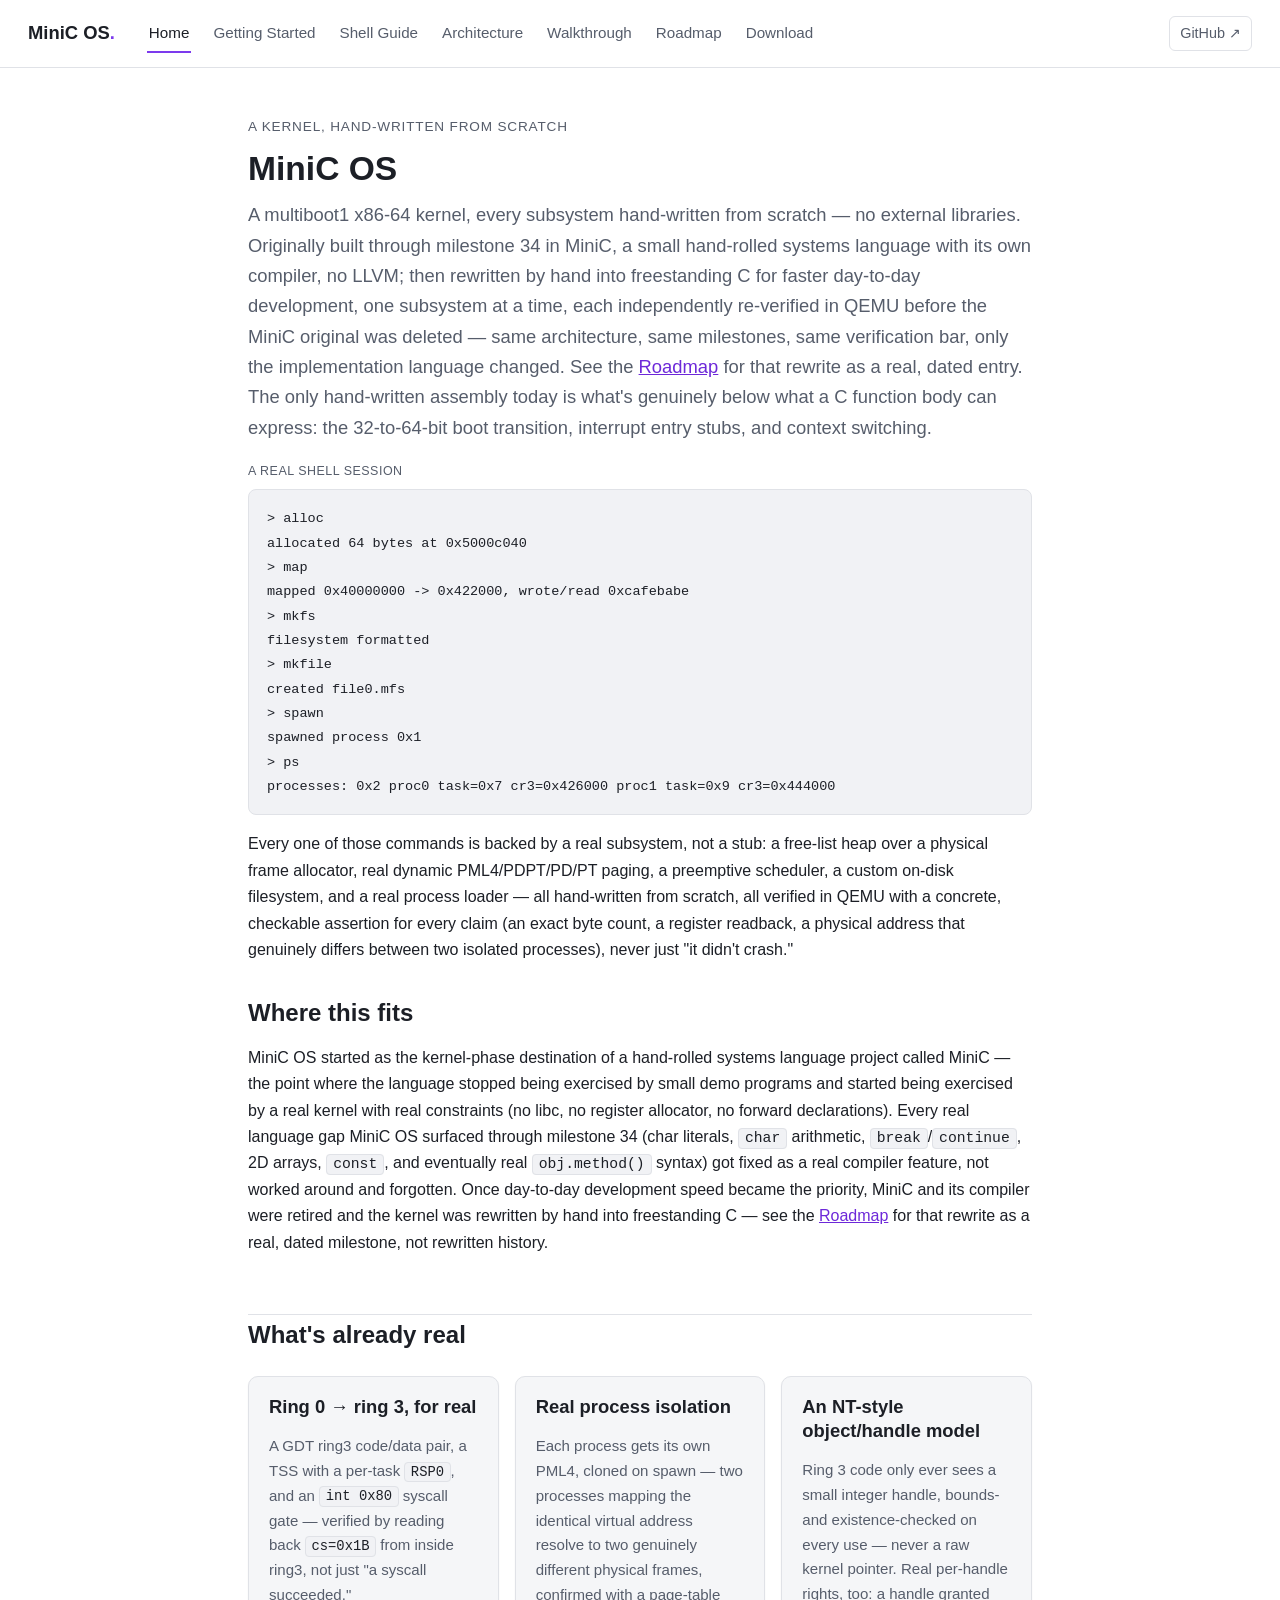
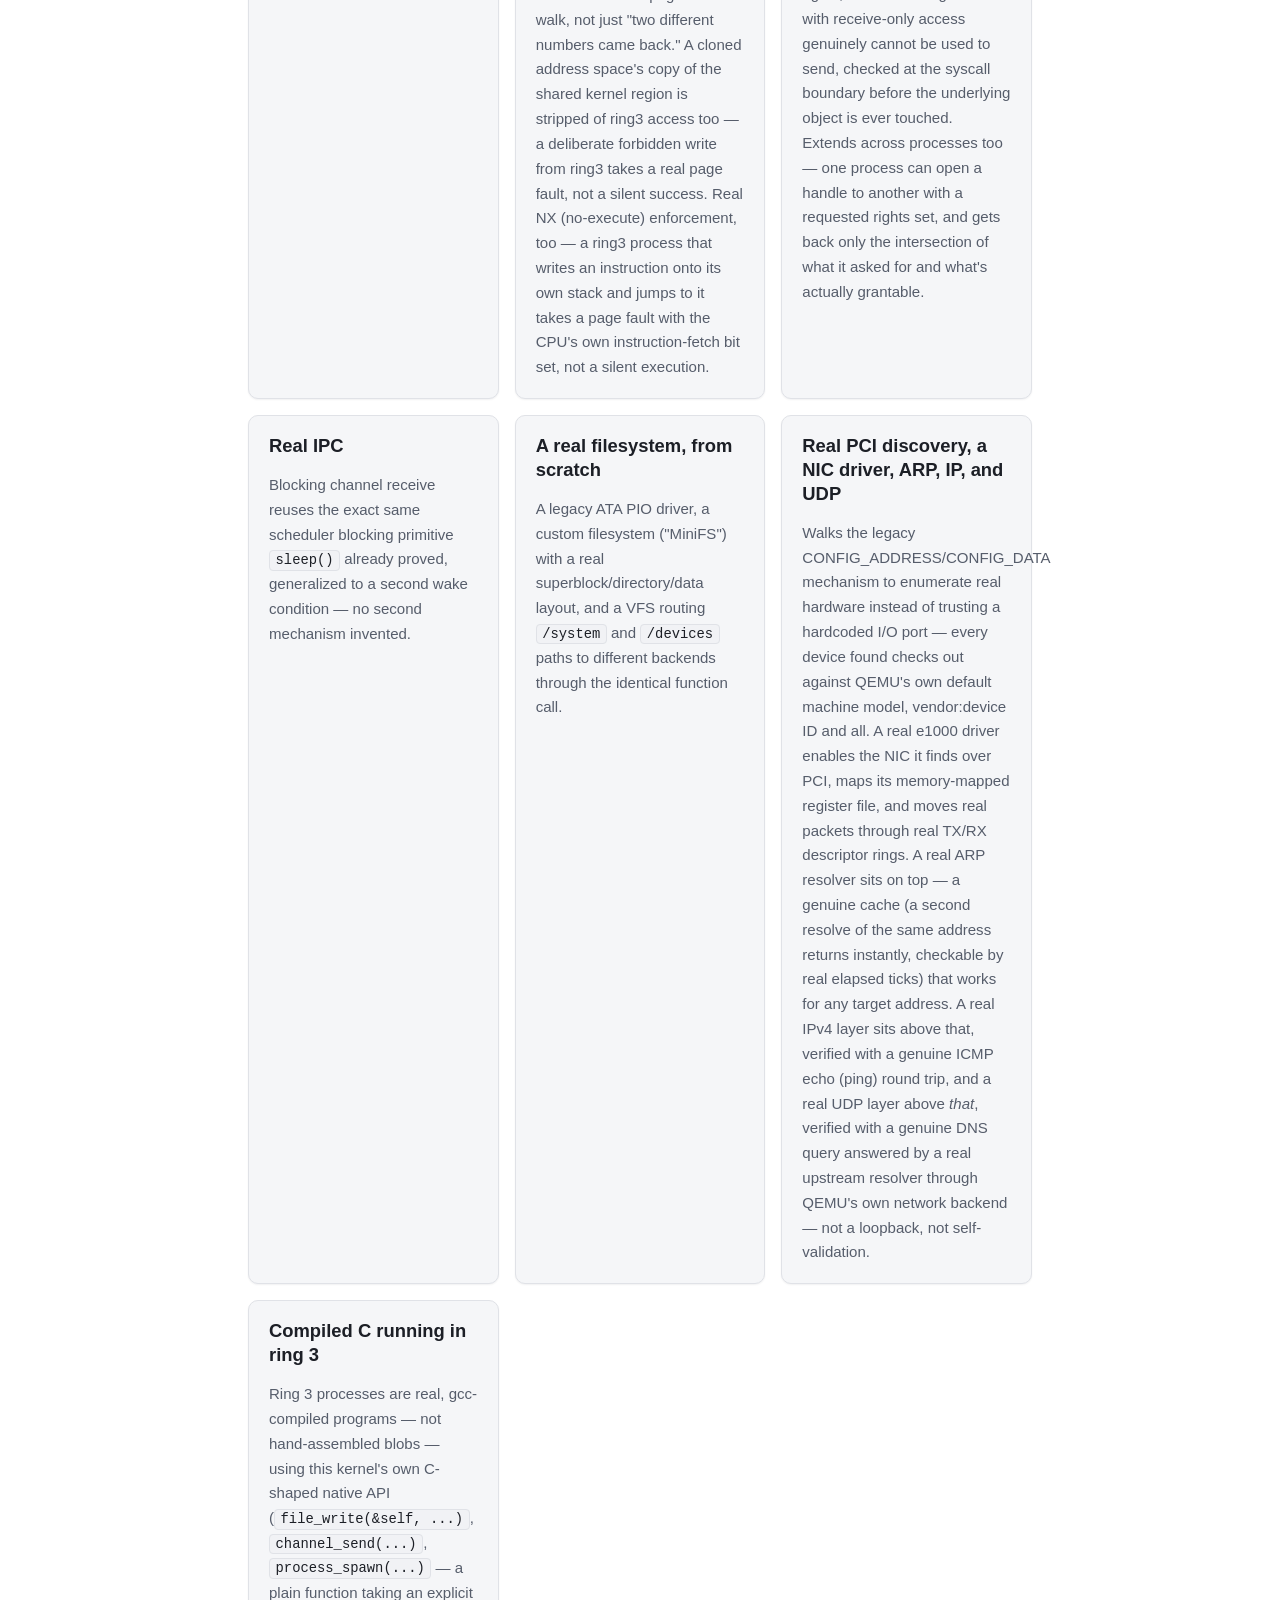
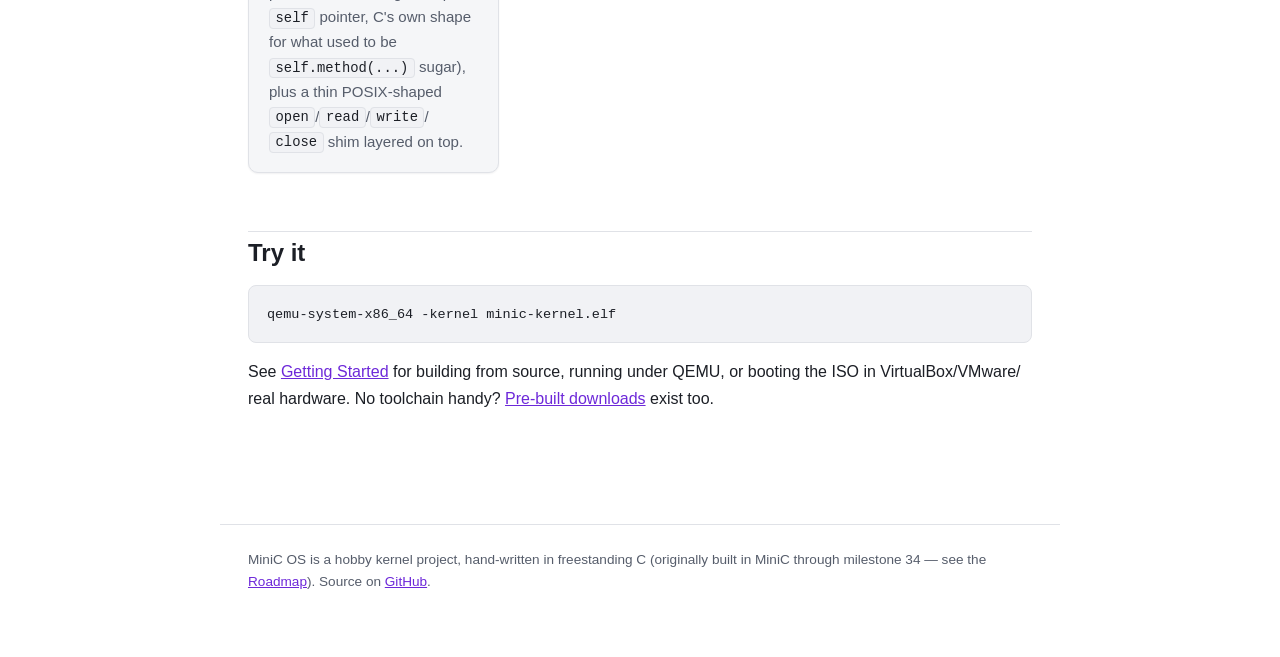
==== commit fca3d0ad: "Sync docs site for the kernel's MiniC-to-C rewrite The kernel (repo minic-os) was rewritten by hand " ====
--- a/index.html
+++ b/index.html
@@ -3,8 +3,8 @@
 <head>
 <meta charset="utf-8">
 <meta name="viewport" content="width=device-width, initial-scale=1">
-<title>MiniC OS — a kernel written in MiniC, from scratch</title>
-<meta name="description" content="MiniC OS is a multiboot1 x86-64 kernel written almost entirely in MiniC, a hand-written systems language with no LLVM. Ring 3 processes, a native object/handle model, IPC, a real filesystem, and a POSIX-shaped API.">
+<title>MiniC OS — a hand-written x86-64 kernel</title>
+<meta name="description" content="MiniC OS is a multiboot1 x86-64 kernel, hand-written from scratch in freestanding C (originally built in a hand-rolled language called MiniC through milestone 34). Ring 3 processes, a native object/handle model, IPC, a real filesystem, PCI/e1000 networking, and a POSIX-shaped API.">
 <link rel="stylesheet" href="assets/style.css">
 </head>
 <body>
@@ -24,15 +24,21 @@
 
 <main>
 
-<div class="kicker">A kernel, written in MiniC</div>
+<div class="kicker">A kernel, hand-written from scratch</div>
 <h1>MiniC OS</h1>
 <p class="lede">
-    A multiboot1 x86-64 kernel written almost entirely in
-    <a href="https://github.com/milosursulovic/minic">MiniC</a> — a small,
-    hand-written systems language with its own compiler, no LLVM. The only
-    hand-written assembly is what's genuinely below what a MiniC function
-    body can express: the 32-to-64-bit boot transition, interrupt entry
-    stubs, and context switching.
+    A multiboot1 x86-64 kernel, every subsystem hand-written from scratch —
+    no external libraries. Originally built through milestone 34 in MiniC,
+    a small hand-rolled systems language with its own compiler, no LLVM;
+    then rewritten by hand into freestanding C for faster day-to-day
+    development, one subsystem at a time, each independently re-verified
+    in QEMU before the MiniC original was deleted — same architecture,
+    same milestones, same verification bar, only the implementation
+    language changed. See the <a href="roadmap.html">Roadmap</a> for that
+    rewrite as a real, dated entry. The only hand-written assembly today
+    is what's genuinely below what a C function body can express: the
+    32-to-64-bit boot transition, interrupt entry stubs, and context
+    switching.
 </p>
 
 <div class="code-label">a real shell session</div>
@@ -54,7 +60,7 @@
     Every one of those commands is backed by a real subsystem, not a stub:
     a free-list heap over a physical frame allocator, real dynamic
     PML4/PDPT/PD/PT paging, a preemptive scheduler, a custom on-disk
-    filesystem, and a real process loader — all written in ordinary MiniC,
+    filesystem, and a real process loader — all hand-written from scratch,
     all verified in QEMU with a concrete, checkable assertion for every
     claim (an exact byte count, a register readback, a physical address
     that genuinely differs between two isolated processes), never just
@@ -63,15 +69,19 @@
 
 <h2>Where this fits</h2>
 <p>
-    MiniC OS is the kernel-phase destination of the
-    <a href="https://github.com/milosursulovic/minic">MiniC compiler</a>
-    project — the point where the language stops being exercised by small
-    demo programs and starts being exercised by a real kernel with real
-    constraints (no libc, no register allocator, no forward declarations).
-    Every real language gap MiniC OS surfaced (char literals, <code>char</code>
+    MiniC OS started as the kernel-phase destination of a hand-rolled
+    systems language project called MiniC — the point where the language
+    stopped being exercised by small demo programs and started being
+    exercised by a real kernel with real constraints (no libc, no register
+    allocator, no forward declarations). Every real language gap MiniC OS
+    surfaced through milestone 34 (char literals, <code>char</code>
     arithmetic, <code>break</code>/<code>continue</code>, 2D arrays,
-    <code>const</code>, and eventually real <code>obj.method()</code> syntax)
-    got fixed as a real compiler feature, not worked around and forgotten.
+    <code>const</code>, and eventually real <code>obj.method()</code>
+    syntax) got fixed as a real compiler feature, not worked around and
+    forgotten. Once day-to-day development speed became the priority,
+    MiniC and its compiler were retired and the kernel was rewritten by
+    hand into freestanding C — see the <a href="roadmap.html">Roadmap</a>
+    for that rewrite as a real, dated milestone, not rewritten history.
 </p>
 
 <h2>What's already real</h2>
@@ -139,12 +149,14 @@
         a loopback, not self-validation.</p>
     </div>
     <div class="card">
-        <h3>Compiled MiniC running in ring 3</h3>
-        <p>Ring 3 processes are real, <code>minicc</code>-compiled MiniC
-        programs — not hand-assembled blobs — using real
-        <code>obj.method()</code> syntax against a native <code>File</code>/
-        <code>Channel</code>/<code>Process</code> API, plus a thin
-        POSIX-shaped <code>open</code>/<code>read</code>/<code>write</code>/
+        <h3>Compiled C running in ring 3</h3>
+        <p>Ring 3 processes are real, gcc-compiled programs — not
+        hand-assembled blobs — using this kernel's own C-shaped native API
+        (<code>file_write(&amp;self, ...)</code>, <code>channel_send(...)</code>,
+        <code>process_spawn(...)</code> — a plain function taking an
+        explicit <code>self</code> pointer, C's own shape for what used to
+        be <code>self.method(...)</code> sugar), plus a thin POSIX-shaped
+        <code>open</code>/<code>read</code>/<code>write</code>/
         <code>close</code> shim layered on top.</p>
     </div>
 </div>
@@ -161,8 +173,9 @@
 </main>
 
 <footer>
-    MiniC OS is a hobby kernel project, written in
-    <a href="https://github.com/milosursulovic/minic">MiniC</a>. Source on
+    MiniC OS is a hobby kernel project, hand-written in freestanding C
+    (originally built in MiniC through milestone 34 — see the
+    <a href="roadmap.html">Roadmap</a>). Source on
     <a href="https://github.com/milosursulovic/minic-os">GitHub</a>.
 </footer>
 
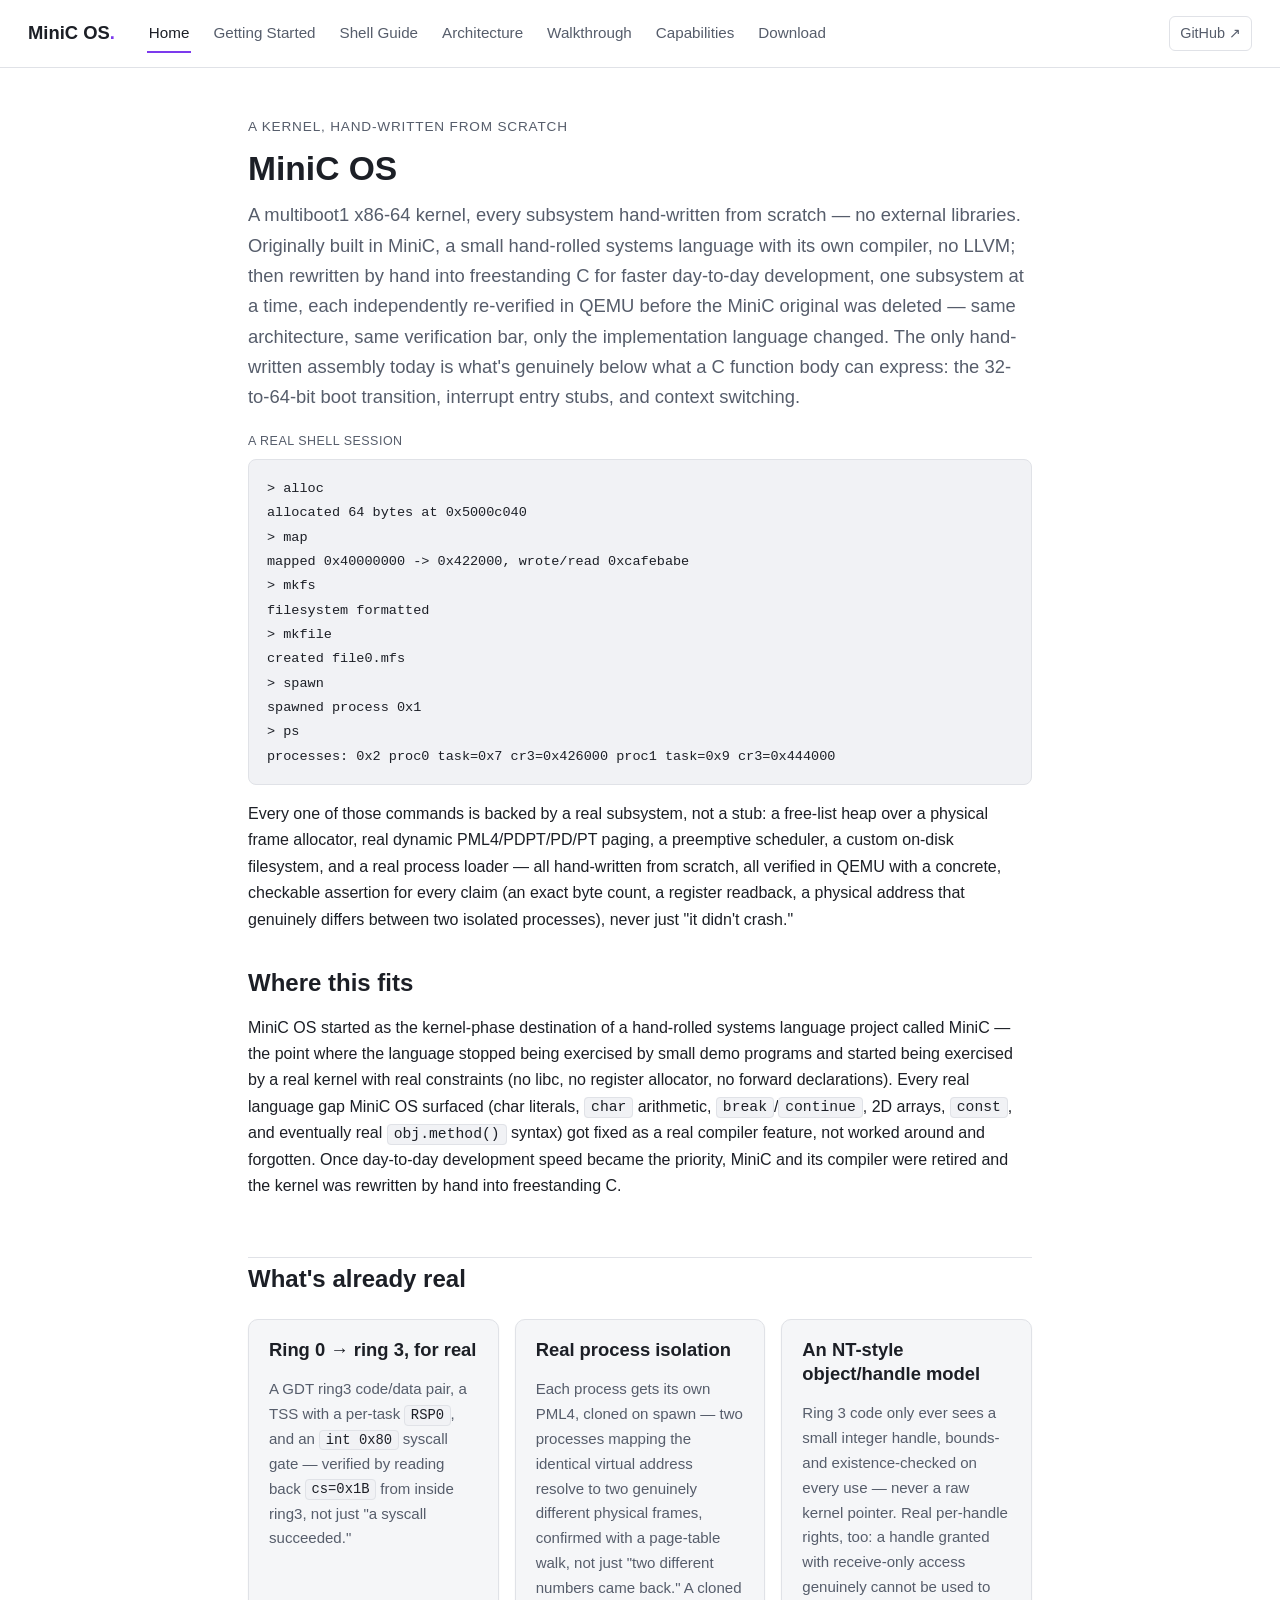
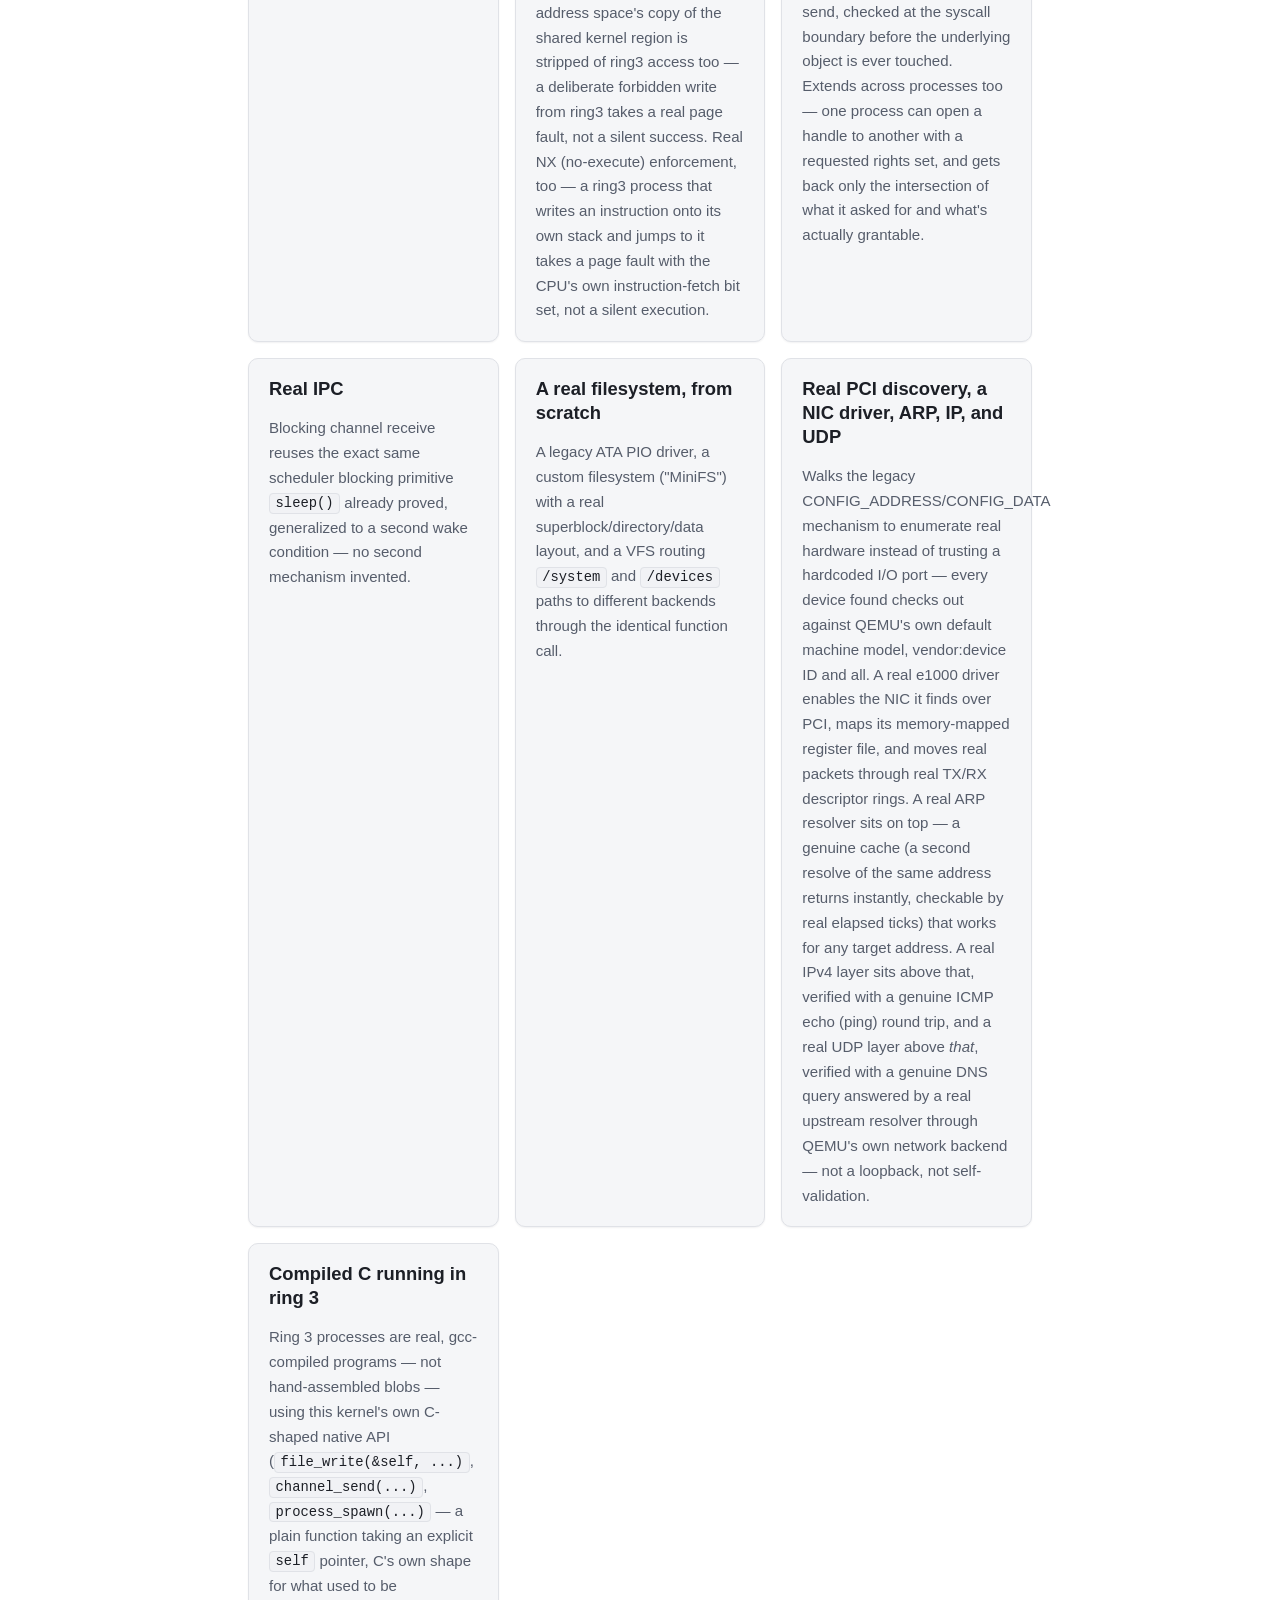
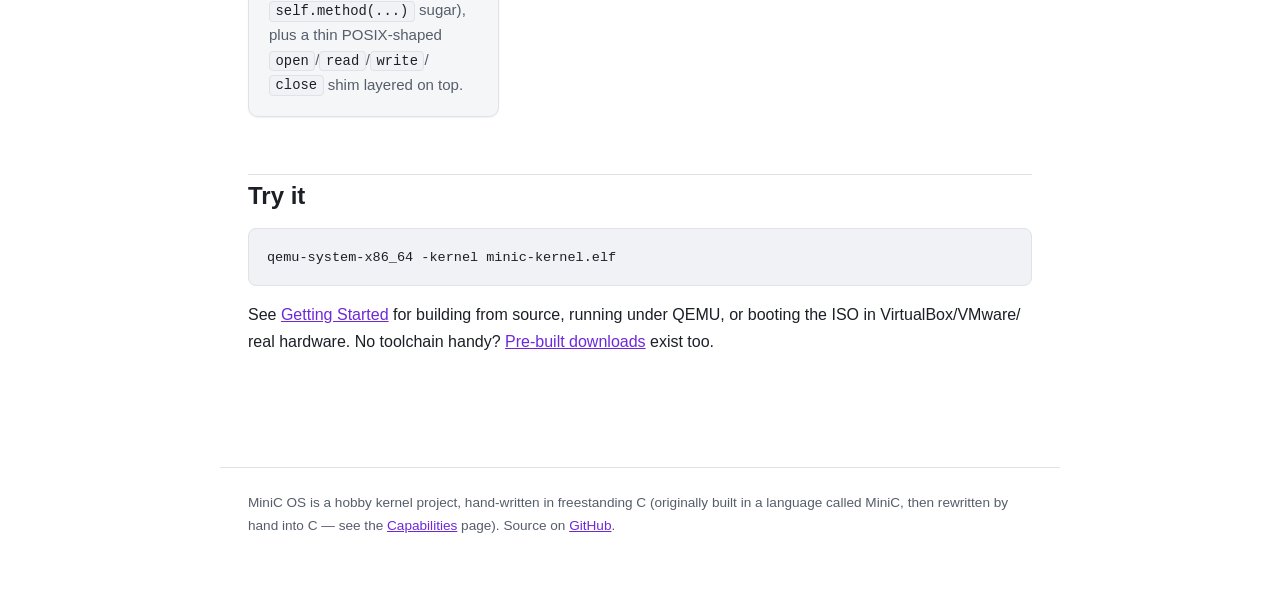
==== commit 52b5579f: "Remove milestone/phase framing site-wide; repurpose roadmap as Capabilities The user asked that the " ====
--- a/index.html
+++ b/index.html
@@ -4,7 +4,7 @@
 <meta charset="utf-8">
 <meta name="viewport" content="width=device-width, initial-scale=1">
 <title>MiniC OS — a hand-written x86-64 kernel</title>
-<meta name="description" content="MiniC OS is a multiboot1 x86-64 kernel, hand-written from scratch in freestanding C (originally built in a hand-rolled language called MiniC through milestone 34). Ring 3 processes, a native object/handle model, IPC, a real filesystem, PCI/e1000 networking, and a POSIX-shaped API.">
+<meta name="description" content="MiniC OS is a multiboot1 x86-64 kernel, hand-written from scratch in freestanding C (originally built in a hand-rolled language called MiniC, then rewritten by hand into C). Ring 3 processes, a native object/handle model, IPC, a real filesystem, PCI/e1000 networking, and a POSIX-shaped API.">
 <link rel="stylesheet" href="assets/style.css">
 </head>
 <body>
@@ -16,7 +16,7 @@
     <a class="navlink" href="guide.html">Shell Guide</a>
     <a class="navlink" href="reference.html">Architecture</a>
     <a class="navlink" href="examples.html">Walkthrough</a>
-    <a class="navlink" href="roadmap.html">Roadmap</a>
+    <a class="navlink" href="roadmap.html">Capabilities</a>
     <a class="navlink" href="download.html">Download</a>
     <span class="spacer"></span>
     <a class="gh" href="https://github.com/milosursulovic/minic-os">GitHub ↗</a>
@@ -28,17 +28,15 @@
 <h1>MiniC OS</h1>
 <p class="lede">
     A multiboot1 x86-64 kernel, every subsystem hand-written from scratch —
-    no external libraries. Originally built through milestone 34 in MiniC,
-    a small hand-rolled systems language with its own compiler, no LLVM;
-    then rewritten by hand into freestanding C for faster day-to-day
-    development, one subsystem at a time, each independently re-verified
-    in QEMU before the MiniC original was deleted — same architecture,
-    same milestones, same verification bar, only the implementation
-    language changed. See the <a href="roadmap.html">Roadmap</a> for that
-    rewrite as a real, dated entry. The only hand-written assembly today
-    is what's genuinely below what a C function body can express: the
-    32-to-64-bit boot transition, interrupt entry stubs, and context
-    switching.
+    no external libraries. Originally built in MiniC, a small hand-rolled
+    systems language with its own compiler, no LLVM; then rewritten by
+    hand into freestanding C for faster day-to-day development, one
+    subsystem at a time, each independently re-verified in QEMU before
+    the MiniC original was deleted — same architecture, same
+    verification bar, only the implementation language changed. The only
+    hand-written assembly today is what's genuinely below what a C
+    function body can express: the 32-to-64-bit boot transition,
+    interrupt entry stubs, and context switching.
 </p>
 
 <div class="code-label">a real shell session</div>
@@ -74,14 +72,13 @@
     stopped being exercised by small demo programs and started being
     exercised by a real kernel with real constraints (no libc, no register
     allocator, no forward declarations). Every real language gap MiniC OS
-    surfaced through milestone 34 (char literals, <code>char</code>
-    arithmetic, <code>break</code>/<code>continue</code>, 2D arrays,
-    <code>const</code>, and eventually real <code>obj.method()</code>
-    syntax) got fixed as a real compiler feature, not worked around and
-    forgotten. Once day-to-day development speed became the priority,
-    MiniC and its compiler were retired and the kernel was rewritten by
-    hand into freestanding C — see the <a href="roadmap.html">Roadmap</a>
-    for that rewrite as a real, dated milestone, not rewritten history.
+    surfaced (char literals, <code>char</code> arithmetic,
+    <code>break</code>/<code>continue</code>, 2D arrays, <code>const</code>,
+    and eventually real <code>obj.method()</code> syntax) got fixed as a
+    real compiler feature, not worked around and forgotten. Once
+    day-to-day development speed became the priority, MiniC and its
+    compiler were retired and the kernel was rewritten by hand into
+    freestanding C.
 </p>
 
 <h2>What's already real</h2>
@@ -174,9 +171,9 @@
 
 <footer>
     MiniC OS is a hobby kernel project, hand-written in freestanding C
-    (originally built in MiniC through milestone 34 — see the
-    <a href="roadmap.html">Roadmap</a>). Source on
-    <a href="https://github.com/milosursulovic/minic-os">GitHub</a>.
+    (originally built in a language called MiniC, then rewritten by hand
+    into C — see the <a href="roadmap.html">Capabilities</a> page).
+    Source on <a href="https://github.com/milosursulovic/minic-os">GitHub</a>.
 </footer>
 
 </body>
